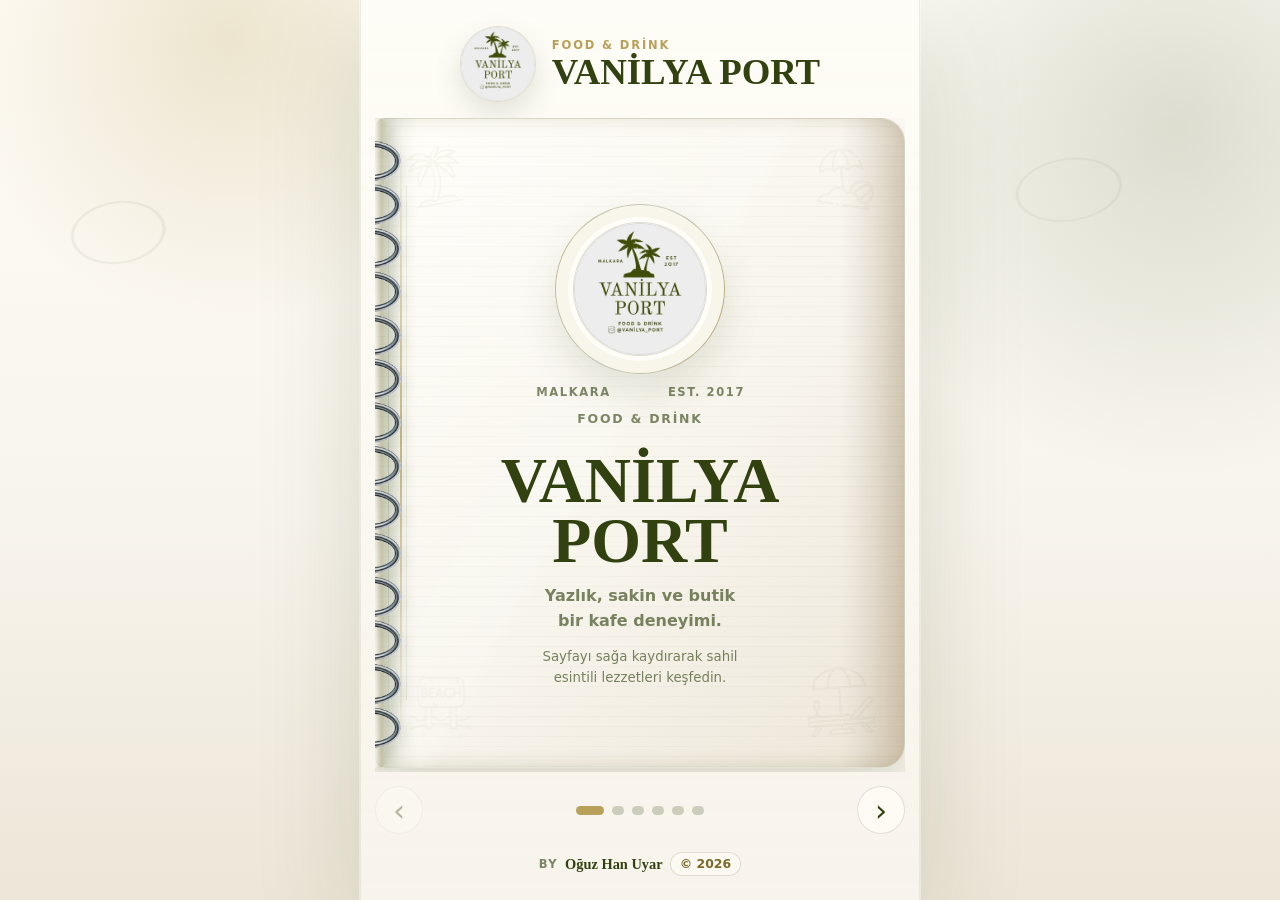
==== index.html @ 19417445 "Polish mobile menu stability" ====
<!doctype html>
<html lang="tr">
  <head>
    <meta charset="utf-8" />
    <meta name="viewport" content="width=device-width, initial-scale=1" />
    <title>Vanilya Port QR Menü</title>
    <meta
      name="description"
      content="Vanilya Port için sayfa çevirme efektli mobil QR menü."
    />
    <link rel="preconnect" href="https://images.unsplash.com" />
    <link rel="stylesheet" href="./styles.css?v=20260701-mobile-lock-polish" />
  </head>
  <body class="menu-page">
    <main class="flip-menu-app vanilya-menu-app" id="menu">
      <header class="flip-header">
        <img class="brand-logo" src="./assets/vanilya-port-logo.jpg" alt="Vanilya Port logosu" />
        <div class="brand-copy">
          <span class="table-pill">Food & Drink</span>
          <h1>VANİLYA PORT</h1>
        </div>
      </header>

      <section class="book-shell" aria-label="Sayfa çevirme menü">
        <div class="book-stage" id="bookStage">
          <div class="spiral-binding" aria-hidden="true">
            <img src="./assets/real-spiral-transparent.png" alt="" />
          </div>
          <article class="paper-page is-active" id="menuPage" aria-live="polite"></article>
          <div class="paper-page turn-shadow" id="turnShadow" aria-hidden="true"></div>
        </div>
      </section>

      <nav class="book-controls" aria-label="Sayfa kontrolleri">
        <button class="page-nav" type="button" id="prevPage" aria-label="Önceki sayfa">‹</button>
        <div class="page-dots" id="pageDots"></div>
        <button class="page-nav" type="button" id="nextPage" aria-label="Sonraki sayfa">›</button>
      </nav>

      <footer class="creator-footer">
        <span>by</span>
        <strong>Oğuz Han Uyar</strong>
        <small>© 2026</small>
      </footer>
    </main>

    <div class="product-sheet" id="productSheet" aria-hidden="true">
      <button class="sheet-backdrop" type="button" data-close-sheet aria-label="Kapat"></button>
      <article class="sheet-card" role="dialog" aria-modal="true" aria-labelledby="sheetTitle">
        <button class="sheet-close" type="button" data-close-sheet aria-label="Kapat">×</button>
        <img id="sheetImage" alt="" />
        <div class="sheet-content">
          <span id="sheetTag"></span>
          <h2 id="sheetTitle"></h2>
          <p id="sheetDescription"></p>
          <div class="sheet-footer">
            <strong id="sheetPrice"></strong>
            <span id="sheetCalories"></span>
          </div>
        </div>
      </article>
    </div>

    <script src="./menu-data.js?v=20260701-categories"></script>
    <script src="./app.js?v=20260701-safe-render"></script>
  </body>
</html>
---- styles.css ----
:root {
  color-scheme: dark;
  --ink: #f8f4e9;
  --muted: rgba(248, 244, 233, 0.68);
  --line: rgba(255, 255, 255, 0.13);
  --coal: #11100e;
  --panel: rgba(25, 23, 20, 0.82);
  --amber: #ffb84d;
  --tomato: #f26445;
  --mint: #87d6aa;
  --teal: #4ab7a5;
  --berry: #b6577d;
  --shadow: 0 24px 80px rgba(0, 0, 0, 0.42);
  font-family:
    Inter, ui-sans-serif, system-ui, -apple-system, BlinkMacSystemFont, "Segoe UI", sans-serif;
}

* {
  box-sizing: border-box;
}

html {
  scroll-behavior: smooth;
}

body {
  margin: 0;
  min-height: 100vh;
  overflow-x: clip;
  background:
    radial-gradient(circle at 18% 12%, rgba(242, 100, 69, 0.28), transparent 31rem),
    radial-gradient(circle at 80% 10%, rgba(74, 183, 165, 0.22), transparent 28rem),
    linear-gradient(140deg, #11100e 0%, #201713 47%, #0f1514 100%);
  color: var(--ink);
}

button,
input,
select,
textarea {
  font: inherit;
}

button,
a {
  -webkit-tap-highlight-color: transparent;
}

.page-shell {
  width: min(1180px, calc(100% - 28px));
  margin: 0 auto;
  padding: 32px 0 54px;
}

.menu-page {
  background:
    radial-gradient(circle at 20% 0%, rgba(242, 100, 69, 0.3), transparent 24rem),
    radial-gradient(circle at 82% 16%, rgba(74, 183, 165, 0.2), transparent 22rem),
    #171412;
}

.menu-app {
  width: min(100%, 520px);
  min-height: 100vh;
  margin: 0 auto;
  overflow: hidden;
  background: #171412;
  box-shadow: 0 0 0 1px rgba(255, 255, 255, 0.08), var(--shadow);
}

.preview-zone {
  min-height: calc(100vh - 64px);
  display: grid;
  grid-template-columns: minmax(0, 0.95fr) minmax(340px, 430px);
  align-items: center;
  gap: 44px;
}

.stage-copy h1 {
  margin: 0;
  font-size: clamp(3rem, 8vw, 7rem);
  line-height: 0.88;
  letter-spacing: 0;
}

.eyebrow,
.hero-kicker {
  margin: 0 0 12px;
  color: var(--mint);
  font-size: 0.78rem;
  font-weight: 800;
  letter-spacing: 0.14em;
  text-transform: uppercase;
}

.lead {
  max-width: 560px;
  margin: 22px 0 0;
  color: var(--muted);
  font-size: 1.05rem;
  line-height: 1.7;
}

.desktop-actions {
  display: flex;
  gap: 12px;
  margin-top: 28px;
  flex-wrap: wrap;
}

.primary-link,
.secondary-link {
  min-height: 46px;
  display: inline-flex;
  align-items: center;
  justify-content: center;
  border-radius: 999px;
  padding: 0 18px;
  color: var(--ink);
  text-decoration: none;
  font-weight: 800;
}

.primary-link {
  background: linear-gradient(135deg, var(--tomato), var(--amber));
  color: #1b100a;
}

.secondary-link {
  border: 1px solid var(--line);
  background: rgba(255, 255, 255, 0.07);
}

.phone-wrap {
  perspective: 1200px;
  display: grid;
  place-items: center;
}

.phone {
  width: min(100%, 390px);
  min-height: 760px;
  border-radius: 46px;
  padding: 12px;
  position: relative;
  transform-style: preserve-3d;
  background:
    linear-gradient(135deg, rgba(255, 255, 255, 0.2), transparent),
    #12110f;
  box-shadow: var(--shadow);
  animation: phoneFloat 7s ease-in-out infinite;
}

.phone::before {
  content: "";
  position: absolute;
  inset: 16px 32% auto;
  height: 5px;
  border-radius: 999px;
  background: rgba(255, 255, 255, 0.26);
  z-index: 3;
}

.phone-glow {
  position: absolute;
  inset: 8% -14% 8%;
  background: linear-gradient(145deg, rgba(255, 184, 77, 0.24), rgba(74, 183, 165, 0.24));
  filter: blur(36px);
  transform: translateZ(-30px);
}

.phone-screen {
  position: relative;
  min-height: 736px;
  overflow: hidden;
  border: 1px solid rgba(255, 255, 255, 0.09);
  border-radius: 36px;
  background: #171412;
}

.menu-hero {
  min-height: 338px;
  padding: 28px 18px 20px;
  background:
    linear-gradient(155deg, rgba(255, 184, 77, 0.2), transparent 44%),
    radial-gradient(circle at 86% 50%, rgba(242, 100, 69, 0.38), transparent 34%),
    linear-gradient(145deg, #2c1c15 0%, #141816 74%);
}

.topbar {
  min-height: 48px;
  display: flex;
  align-items: center;
  justify-content: space-between;
  gap: 12px;
}

.topbar strong,
.table-pill {
  display: block;
}

.table-pill {
  color: var(--muted);
  font-size: 0.74rem;
  font-weight: 700;
}

.icon-button {
  width: 42px;
  height: 42px;
  border: 1px solid var(--line);
  border-radius: 50%;
  background: rgba(255, 255, 255, 0.09);
  color: var(--ink);
  cursor: pointer;
  font-size: 1.55rem;
}

.hero-grid {
  display: grid;
  grid-template-columns: 1fr 150px;
  align-items: end;
  gap: 4px;
  margin-top: 20px;
}

.hero-grid h1,
.hero-grid h2 {
  margin: 0;
  font-size: 2.2rem;
  line-height: 0.98;
}

.hero-grid p {
  margin: 11px 0 0;
  color: var(--muted);
  line-height: 1.5;
}

.order-button,
.save-button,
.sheet-footer button {
  border: 0;
  border-radius: 999px;
  min-height: 42px;
  padding: 0 16px;
  color: #1b100a;
  background: linear-gradient(135deg, var(--amber), #fff0a8);
  font-weight: 900;
  cursor: pointer;
}

.order-button {
  margin-top: 18px;
}

.food-scene {
  width: 152px;
  height: 152px;
  position: relative;
  transform-style: preserve-3d;
  animation: sceneSpin 10s linear infinite;
}

.orbit {
  position: absolute;
  inset: 8px;
  border: 1px solid rgba(255, 255, 255, 0.2);
  border-radius: 50%;
  transform: rotateX(72deg) rotateZ(-12deg);
}

.orbit-two {
  inset: 25px;
  border-color: rgba(135, 214, 170, 0.42);
  transform: rotateX(65deg) rotateZ(36deg);
}

.plate {
  position: absolute;
  inset: 24px 10px 8px;
  border-radius: 50%;
  background: linear-gradient(140deg, #f8f4e9, #bfc0b0);
  box-shadow: 0 20px 34px rgba(0, 0, 0, 0.34);
  transform: rotateX(68deg);
}

.burger {
  position: absolute;
  width: 95px;
  height: 72px;
  left: 20px;
  top: -18px;
  transform: rotateX(-68deg) translateZ(18px);
}

.burger span {
  display: block;
  position: absolute;
  left: 0;
  right: 0;
  margin: auto;
  border-radius: 999px;
}

.bun.top {
  top: 0;
  width: 92px;
  height: 29px;
  background: linear-gradient(#ffc76e, #c96a28);
}

.lettuce {
  top: 28px;
  width: 96px;
  height: 14px;
  background: var(--mint);
}

.cheese {
  top: 38px;
  width: 88px;
  height: 12px;
  background: #ffd85c;
}

.patty {
  top: 48px;
  width: 92px;
  height: 15px;
  background: #5b2d21;
}

.bun.bottom {
  top: 61px;
  width: 86px;
  height: 16px;
  background: linear-gradient(#d4843a, #a34f25);
}

.category-strip {
  display: flex;
  gap: 8px;
  overflow-x: auto;
  padding: 16px 16px 6px;
  scrollbar-width: none;
}

.category-strip::-webkit-scrollbar {
  display: none;
}

.category-chip {
  border: 1px solid var(--line);
  border-radius: 999px;
  padding: 10px 13px;
  background: rgba(255, 255, 255, 0.06);
  color: var(--ink);
  white-space: nowrap;
  cursor: pointer;
}

.category-chip.is-active {
  background: var(--ink);
  color: #191410;
  font-weight: 900;
}

.quick-stats {
  display: grid;
  grid-template-columns: repeat(3, 1fr);
  gap: 8px;
  padding: 12px 16px;
}

.quick-stats div,
.board-panel,
.admin-form,
.sheet-card {
  border: 1px solid var(--line);
  background: rgba(255, 255, 255, 0.07);
  backdrop-filter: blur(18px);
}

.quick-stats div {
  border-radius: 18px;
  padding: 12px;
}

.quick-stats span,
.quick-stats small {
  display: block;
}

.quick-stats span {
  font-weight: 900;
}

.quick-stats small {
  margin-top: 3px;
  color: var(--muted);
  font-size: 0.72rem;
}

.menu-list {
  padding: 4px 16px 22px;
}

.section-title {
  display: flex;
  align-items: center;
  justify-content: space-between;
  gap: 10px;
  margin-bottom: 12px;
}

.section-title h3 {
  margin: 0;
  font-size: 1.05rem;
}

.section-title h2 {
  margin: 0;
  font-size: 1.05rem;
}

.section-title span {
  color: var(--muted);
  font-size: 0.78rem;
}

.items {
  display: grid;
  gap: 12px;
}

.menu-card {
  display: grid;
  grid-template-columns: 86px 1fr;
  gap: 12px;
  min-height: 104px;
  border: 1px solid var(--line);
  border-radius: 24px;
  padding: 10px;
  background: rgba(255, 255, 255, 0.065);
  color: var(--ink);
  text-align: left;
  cursor: pointer;
  transform: translateY(10px);
  opacity: 0;
  animation: cardIn 0.55s ease forwards;
}

.menu-card:hover {
  transform: translateY(-2px) scale(1.01);
  border-color: rgba(255, 184, 77, 0.45);
}

.menu-card img {
  width: 86px;
  height: 86px;
  border-radius: 18px;
  object-fit: cover;
  background: #3b2d25;
}

.menu-card h4 {
  margin: 0;
  line-height: 1.2;
}

.menu-card p {
  min-height: 36px;
  margin: 6px 0 0;
  color: var(--muted);
  font-size: 0.8rem;
  line-height: 1.45;
}

.card-meta {
  display: flex;
  align-items: center;
  justify-content: space-between;
  gap: 10px;
  margin-top: 8px;
}

.card-meta strong {
  color: var(--amber);
}

.tag {
  border-radius: 999px;
  padding: 5px 8px;
  color: #12201b;
  background: var(--mint);
  font-size: 0.7rem;
  font-weight: 900;
}

.template-board {
  display: grid;
  grid-template-columns: repeat(3, 1fr);
  gap: 16px;
  margin-top: 26px;
}

.board-panel {
  border-radius: 28px;
  padding: 24px;
}

.panel-index {
  color: var(--amber);
  font-weight: 900;
}

.board-panel h2,
.admin-copy h2 {
  margin: 12px 0 0;
  font-size: 1.35rem;
}

.board-panel p,
.admin-copy p {
  color: var(--muted);
  line-height: 1.65;
}

.qr-launch,
.admin-shell {
  display: grid;
  grid-template-columns: 0.8fr 1.2fr;
  gap: 24px;
  align-items: start;
  margin-top: 24px;
  padding-top: 28px;
}

.qr-launch {
  grid-template-columns: 1fr auto;
  align-items: center;
  border-top: 1px solid var(--line);
}

.qr-launch h2 {
  margin: 0;
}

.qr-launch p {
  max-width: 720px;
  color: var(--muted);
  line-height: 1.65;
}

.qr-launch a:not(.primary-link) {
  color: var(--mint);
  font-weight: 900;
}

.admin-form {
  display: grid;
  grid-template-columns: repeat(2, 1fr);
  gap: 14px;
  border-radius: 28px;
  padding: 18px;
}

.admin-form label {
  display: grid;
  gap: 8px;
  color: var(--muted);
  font-size: 0.86rem;
  font-weight: 800;
}

.admin-form label:nth-of-type(4),
.admin-form label:nth-of-type(5),
.save-button {
  grid-column: 1 / -1;
}

.admin-form input,
.admin-form select,
.admin-form textarea {
  width: 100%;
  border: 1px solid var(--line);
  border-radius: 16px;
  padding: 12px;
  background: rgba(0, 0, 0, 0.22);
  color: var(--ink);
  outline: none;
}

.admin-form textarea {
  resize: vertical;
}

.save-button {
  width: 100%;
}

.product-sheet {
  position: fixed;
  inset: 0;
  z-index: 20;
  display: grid;
  place-items: end center;
  pointer-events: none;
  opacity: 0;
  transition: opacity 0.24s ease;
}

.product-sheet.is-open {
  pointer-events: auto;
  opacity: 1;
}

.sheet-backdrop {
  position: absolute;
  inset: 0;
  border: 0;
  background:
    radial-gradient(circle at 50% 0%, rgba(184, 160, 90, 0.2), transparent 22rem),
    rgba(18, 17, 12, 0.58);
  backdrop-filter: blur(5px);
}

.sheet-card {
  width: min(410px, calc(100% - 22px));
  max-height: min(650px, calc(100vh - 18px));
  overflow: auto;
  position: relative;
  border: 1px solid rgba(49, 65, 15, 0.14);
  border-radius: 28px 28px 0 0;
  background:
    linear-gradient(90deg, rgba(49, 65, 15, 0.1), transparent 10%, transparent 91%, rgba(184, 160, 90, 0.1)),
    repeating-linear-gradient(0deg, rgba(49, 65, 15, 0.025) 0, rgba(49, 65, 15, 0.025) 1px, transparent 1px, transparent 10px),
    linear-gradient(135deg, var(--vp-paper), var(--vp-cream) 58%, var(--vp-beige));
  box-shadow:
    inset 9px 0 16px rgba(49, 65, 15, 0.08),
    0 28px 80px rgba(0, 0, 0, 0.36);
  transform: translateY(20px) scale(0.985);
  transition: transform 0.24s cubic-bezier(0.2, 0.72, 0.2, 1);
}

.product-sheet.is-open .sheet-card {
  transform: translateY(0) scale(1);
}

.sheet-card img {
  width: calc(100% - 28px);
  height: 226px;
  margin: 14px 14px 0;
  object-fit: cover;
  border: 1px solid rgba(49, 65, 15, 0.12);
  border-radius: 22px;
  display: block;
  background: var(--vp-paper);
  box-shadow: 0 14px 30px rgba(49, 65, 15, 0.14);
}

.sheet-close {
  position: absolute;
  right: 24px;
  top: 24px;
  width: 40px;
  height: 40px;
  border: 1px solid rgba(49, 65, 15, 0.14);
  border-radius: 50%;
  background: rgba(255, 253, 247, 0.82);
  color: var(--vp-olive);
  cursor: pointer;
  font-size: 1.4rem;
  box-shadow: 0 10px 24px rgba(49, 65, 15, 0.12);
}

.sheet-content {
  padding: 18px 22px 24px;
}

.sheet-content span {
  color: var(--vp-gold);
  font-size: 0.78rem;
  font-weight: 900;
  letter-spacing: 0.12em;
  text-transform: uppercase;
}

.sheet-content h2 {
  margin: 8px 0 10px;
  color: var(--vp-olive);
  font-family: Georgia, "Times New Roman", serif;
  font-size: clamp(1.8rem, 8vw, 2.55rem);
  line-height: 0.98;
}

.sheet-content p {
  margin: 0;
  color: rgba(49, 65, 15, 0.68);
  line-height: 1.6;
}

.sheet-footer {
  display: flex;
  align-items: center;
  justify-content: space-between;
  gap: 14px;
  margin-top: 18px;
  border-top: 1px solid rgba(49, 65, 15, 0.1);
  padding-top: 15px;
}

.sheet-footer strong {
  color: var(--vp-olive);
  font-family: Georgia, "Times New Roman", serif;
  font-size: 1.42rem;
}

.sheet-footer span {
  border-radius: 999px;
  padding: 5px 9px;
  background: rgba(184, 160, 90, 0.15);
  color: var(--vp-olive);
  font-size: 0.74rem;
  font-weight: 900;
  text-transform: none;
}

.admin-page {
  min-height: 100vh;
}

.admin-dashboard {
  width: min(1120px, calc(100% - 28px));
  margin: 0 auto;
  padding: 34px 0 54px;
}

.admin-header {
  min-height: 180px;
  display: flex;
  align-items: flex-start;
  justify-content: space-between;
  gap: 24px;
  padding: 26px;
  border: 1px solid var(--line);
  border-radius: 28px;
  background:
    linear-gradient(135deg, rgba(242, 100, 69, 0.16), transparent 42%),
    rgba(255, 255, 255, 0.07);
  backdrop-filter: blur(18px);
}

.admin-header h1 {
  margin: 0;
  font-size: clamp(2.2rem, 6vw, 4.5rem);
  line-height: 0.92;
}

.admin-header p {
  max-width: 680px;
  color: var(--muted);
  line-height: 1.65;
}

.admin-grid {
  display: grid;
  grid-template-columns: minmax(0, 1.25fr) minmax(320px, 0.75fr);
  align-items: start;
  gap: 18px;
  margin-top: 18px;
}

.admin-form-wide {
  grid-template-columns: repeat(2, minmax(0, 1fr));
}

.admin-form .full-row,
.admin-form .form-status {
  grid-column: 1 / -1;
}

.form-status {
  min-height: 22px;
  margin: 0;
  color: var(--mint);
  font-weight: 900;
}

.upload-box {
  min-height: 190px;
  align-items: center;
  justify-items: center;
  border: 1px dashed rgba(255, 255, 255, 0.28);
  border-radius: 22px;
  padding: 16px;
  text-align: center;
  cursor: pointer;
  background: rgba(0, 0, 0, 0.16);
}

.upload-box input {
  position: absolute;
  width: 1px;
  height: 1px;
  opacity: 0;
  pointer-events: none;
}

.upload-box strong,
.upload-box small {
  display: block;
}

.upload-box small {
  margin-top: 6px;
  color: var(--muted);
  font-weight: 600;
}

.upload-box img {
  display: none;
  width: min(100%, 320px);
  height: 180px;
  border-radius: 18px;
  object-fit: cover;
}

.upload-box img.is-visible {
  display: block;
}

.admin-preview {
  border: 1px solid var(--line);
  border-radius: 28px;
  padding: 18px;
  background: rgba(255, 255, 255, 0.07);
  backdrop-filter: blur(18px);
}

.admin-preview-header {
  display: flex;
  align-items: center;
  justify-content: space-between;
  gap: 12px;
  margin-bottom: 14px;
}

.admin-products {
  display: grid;
  gap: 10px;
}

.admin-product-row {
  display: grid;
  grid-template-columns: 58px 1fr auto;
  align-items: center;
  gap: 12px;
  padding: 10px;
  border: 1px solid var(--line);
  border-radius: 18px;
  background: rgba(0, 0, 0, 0.14);
}

.admin-product-row img {
  width: 58px;
  height: 58px;
  border-radius: 14px;
  object-fit: cover;
  background: #3b2d25;
}

.admin-product-row strong,
.admin-product-row small {
  display: block;
}

.admin-product-row small {
  margin-top: 4px;
  color: var(--muted);
}

.admin-product-row b {
  color: var(--amber);
  white-space: nowrap;
}

@keyframes phoneFloat {
  0%,
  100% {
    transform: rotateX(2deg) rotateY(-8deg) translateY(0);
  }

  50% {
    transform: rotateX(4deg) rotateY(8deg) translateY(-12px);
  }
}

@keyframes sceneSpin {
  from {
    transform: rotateY(0deg) rotateX(2deg);
  }

  to {
    transform: rotateY(360deg) rotateX(2deg);
  }
}

@keyframes cardIn {
  to {
    transform: translateY(0);
    opacity: 1;
  }
}

@media (prefers-reduced-motion: reduce) {
  *,
  *::before,
  *::after {
    scroll-behavior: auto !important;
    animation-duration: 0.01ms !important;
    animation-iteration-count: 1 !important;
    transition-duration: 0.01ms !important;
  }
}

@media (max-width: 900px) {
  .page-shell {
    width: min(100% - 20px, 620px);
    padding-top: 18px;
  }

  .menu-app {
    width: min(100%, 520px);
  }

  .preview-zone,
  .admin-shell,
  .template-board,
  .qr-launch,
  .admin-grid {
    grid-template-columns: 1fr;
  }

  .admin-header {
    display: grid;
  }

  .preview-zone {
    gap: 28px;
  }

  .stage-copy {
    min-height: auto;
    padding-top: 12px;
  }

  .lead {
    font-size: 0.98rem;
  }

  .phone {
    width: min(100%, 380px);
    min-height: 710px;
  }

  .phone-screen {
    min-height: 686px;
  }
}

@media (max-width: 520px) {
  html,
  body {
    max-width: 100%;
    overflow-x: clip;
  }

  .page-shell {
    width: 100vw;
    max-width: 100%;
    overflow: hidden;
    padding: 0 0 34px;
  }

  .stage-copy,
  .template-board,
  .admin-shell,
  .qr-launch,
  .admin-dashboard {
    width: calc(100% - 24px);
    margin-left: auto;
    margin-right: auto;
  }

  .stage-copy {
    padding-top: 20px;
  }

  .stage-copy h1 {
    font-size: 3.2rem;
  }

  .desktop-actions {
    display: none;
  }

  .phone-wrap {
    width: 100%;
  }

  .phone {
    width: 100%;
    min-height: 100vh;
    padding: 0;
    border-radius: 0;
    animation: none;
  }

  .phone::before,
  .phone-glow {
    display: none;
  }

  .phone-screen {
    min-height: 100vh;
    border: 0;
    border-radius: 0;
  }

  .menu-hero {
    border-radius: 0 0 32px 32px;
  }

  .hero-grid {
    grid-template-columns: 1fr 130px;
  }

  .hero-grid h1,
  .hero-grid h2 {
    font-size: 1.85rem;
  }

  .food-scene {
    width: 130px;
    height: 130px;
  }

  .admin-form {
    grid-template-columns: 1fr;
  }

  .admin-dashboard {
    padding-top: 12px;
  }

  .admin-header,
  .admin-preview {
    border-radius: 22px;
  }

  .admin-product-row {
    grid-template-columns: 54px 1fr;
  }

  .admin-product-row b {
    grid-column: 2;
  }

  .admin-preview {
    position: static;
  }

  .admin-category-tabs {
    grid-template-columns: 1fr;
  }

  .admin-product-row em {
    grid-column: 2;
    justify-self: start;
  }

  .admin-row-actions {
    grid-column: 1 / -1;
    justify-content: stretch;
  }

  .admin-row-actions button {
    flex: 1;
  }

  .admin-form-actions {
    grid-template-columns: 1fr;
  }
}

/* Flip-book QR menu */
.menu-page {
  min-height: 100vh;
  background:
    radial-gradient(circle at 12% 0%, rgba(242, 100, 69, 0.34), transparent 20rem),
    radial-gradient(circle at 92% 18%, rgba(74, 183, 165, 0.28), transparent 24rem),
    linear-gradient(150deg, #15110f 0%, #222018 46%, #101716 100%);
}

.flip-menu-app {
  width: min(100%, 520px);
  min-height: 100vh;
  margin: 0 auto;
  padding: 18px 14px 26px;
  display: grid;
  grid-template-rows: auto 1fr auto;
  gap: 14px;
  background:
    linear-gradient(180deg, rgba(255, 255, 255, 0.08), transparent 22%),
    rgba(16, 13, 11, 0.76);
  box-shadow: 0 0 0 1px rgba(255, 255, 255, 0.08), var(--shadow);
}

.flip-header {
  display: flex;
  justify-content: space-between;
  align-items: center;
  gap: 16px;
  min-height: 66px;
}

.flip-header h1 {
  margin: 2px 0 0;
  font-size: 1.55rem;
  line-height: 1;
}

.book-shell {
  min-height: 0;
  display: grid;
  align-items: stretch;
  perspective: 1300px;
  overflow: hidden;
}

.book-stage {
  min-height: 640px;
  position: relative;
  display: grid;
  transform-style: preserve-3d;
  isolation: isolate;
}

.paper-page {
  position: relative;
  min-height: 640px;
  overflow: hidden;
  border: 1px solid rgba(85, 55, 34, 0.25);
  border-radius: 8px 26px 26px 8px;
  padding: 22px 16px 18px;
  color: #291e16;
  background:
    linear-gradient(90deg, rgba(70, 43, 25, 0.18), transparent 7%, transparent 92%, rgba(70, 43, 25, 0.14)),
    repeating-linear-gradient(0deg, rgba(44, 31, 22, 0.035) 0, rgba(44, 31, 22, 0.035) 1px, transparent 1px, transparent 9px),
    linear-gradient(135deg, #fff7df 0%, #f3e3bd 56%, #f7edd1 100%);
  box-shadow:
    inset 15px 0 18px rgba(83, 52, 31, 0.18),
    inset -12px 0 24px rgba(126, 87, 42, 0.1),
    0 20px 52px rgba(0, 0, 0, 0.35);
  transform-origin: left center;
  backface-visibility: hidden;
  will-change: transform, opacity, filter;
}

.paper-page::before {
  content: "";
  position: absolute;
  inset: 0;
  pointer-events: none;
  background:
    radial-gradient(circle at 20% 12%, rgba(255, 255, 255, 0.5), transparent 13rem),
    linear-gradient(120deg, transparent 0%, rgba(255, 255, 255, 0.42) 46%, transparent 48%);
  mix-blend-mode: soft-light;
}

.paper-page::after {
  content: "";
  position: absolute;
  top: 0;
  right: 0;
  width: 64px;
  height: 100%;
  pointer-events: none;
  background: linear-gradient(90deg, transparent, rgba(82, 50, 29, 0.16));
}

.turn-shadow {
  position: absolute;
  inset: 0;
  z-index: -1;
  opacity: 0;
  overflow: hidden;
  transform-origin: right center;
  filter: brightness(0.98) saturate(0.94);
  pointer-events: none;
}

.turn-shadow::before {
  background:
    linear-gradient(90deg, rgba(49, 65, 15, 0.12), transparent 10%, transparent 82%, rgba(82, 50, 29, 0.24)),
    repeating-linear-gradient(0deg, rgba(44, 31, 22, 0.026) 0, rgba(44, 31, 22, 0.026) 1px, transparent 1px, transparent 8px),
    linear-gradient(135deg, rgba(255, 248, 225, 0.96), rgba(232, 213, 170, 0.92) 56%, rgba(255, 244, 210, 0.94));
  mix-blend-mode: normal;
}

.turn-shadow::after {
  top: 0;
  right: auto;
  left: 0;
  width: 34px;
  height: 100%;
  background:
    linear-gradient(90deg, rgba(32, 24, 16, 0.22), rgba(255, 255, 255, 0.28) 42%, transparent 82%),
    linear-gradient(180deg, transparent, rgba(49, 65, 15, 0.1), transparent);
  opacity: 0.68;
  transform: translateX(-4px);
}

.turn-shadow.is-turning-next {
  z-index: 4;
  transform-origin: left center;
  animation: paperCurlNext 0.68s cubic-bezier(0.22, 0.58, 0.18, 1) both;
}

.turn-shadow.is-turning-prev {
  z-index: 4;
  transform-origin: right center;
  animation: paperCurlPrev 0.68s cubic-bezier(0.22, 0.58, 0.18, 1) both;
}

.page-leaves-left {
  animation: pageLeaveLeft 0.36s cubic-bezier(0.2, 0.72, 0.18, 1) both;
}

.page-leaves-right {
  animation: pageLeaveRight 0.36s cubic-bezier(0.2, 0.72, 0.18, 1) both;
}

.page-enters-right {
  animation: pageEnterRight 0.42s cubic-bezier(0.16, 0.72, 0.2, 1) both;
}

.page-enters-left {
  animation: pageEnterLeft 0.42s cubic-bezier(0.16, 0.72, 0.2, 1) both;
}

.paper-topline {
  position: relative;
  z-index: 1;
  display: flex;
  justify-content: space-between;
  gap: 12px;
  color: rgba(41, 30, 22, 0.62);
  font-size: 0.74rem;
  font-weight: 900;
  text-transform: uppercase;
}

.paper-title {
  position: relative;
  z-index: 1;
  margin-top: 20px;
  padding-bottom: 16px;
  border-bottom: 1px solid rgba(41, 30, 22, 0.18);
}

.paper-title .hero-kicker {
  color: #9b382f;
}

.paper-title h2 {
  margin: 0;
  font-family: Georgia, "Times New Roman", serif;
  font-size: clamp(2rem, 11vw, 3.8rem);
  line-height: 0.9;
  letter-spacing: 0;
}

.paper-title small {
  display: block;
  margin-top: 12px;
  color: rgba(41, 30, 22, 0.62);
  font-weight: 700;
  line-height: 1.45;
}

.paper-items {
  position: relative;
  z-index: 1;
  display: grid;
  align-content: start;
  grid-auto-rows: 98px;
  gap: 12px;
  margin-top: 18px;
}

.paper-page.is-menu-page .paper-items {
  flex: 1 1 auto;
  min-height: 0;
  overflow-y: auto;
  overscroll-behavior: contain;
  padding-right: 6px;
  padding-bottom: 8px;
  scrollbar-width: thin;
  scrollbar-color: rgba(49, 65, 15, 0.28) transparent;
}

.paper-page.is-menu-page .paper-items::-webkit-scrollbar {
  width: 4px;
}

.paper-page.is-menu-page .paper-items::-webkit-scrollbar-track {
  background: transparent;
}

.paper-page.is-menu-page .paper-items::-webkit-scrollbar-thumb {
  border-radius: 999px;
  background: rgba(49, 65, 15, 0.28);
}

.paper-page.is-menu-page .paper-topline,
.paper-page.is-menu-page .paper-title {
  flex: 0 0 auto;
}

.paper-item {
  min-height: 96px;
  display: grid;
  grid-template-columns: 72px 1fr auto;
  align-items: center;
  gap: 12px;
  border: 0;
  border-bottom: 1px solid rgba(41, 30, 22, 0.13);
  padding: 0 0 12px;
  background: transparent;
  color: #291e16;
  text-align: left;
  cursor: pointer;
  opacity: 0;
  transform: translateY(12px);
  animation: cardIn 0.45s ease forwards;
}

.paper-item img {
  width: 72px;
  height: 72px;
  border-radius: 50%;
  object-fit: cover;
  box-shadow: 0 9px 20px rgba(69, 43, 24, 0.2);
}

.paper-item strong,
.paper-item small,
.paper-item em {
  display: block;
}

.paper-item strong {
  font-size: 0.98rem;
  line-height: 1.15;
}

.paper-item small {
  display: -webkit-box;
  margin-top: 5px;
  overflow: hidden;
  color: rgba(41, 30, 22, 0.66);
  font-size: 0.78rem;
  line-height: 1.35;
  -webkit-line-clamp: 2;
  -webkit-box-orient: vertical;
}

.paper-item em {
  margin-top: 5px;
  color: #236655;
  font-size: 0.72rem;
  font-style: normal;
  font-weight: 900;
}

.paper-item b {
  color: #9b382f;
  white-space: nowrap;
}

.book-controls {
  display: grid;
  grid-template-columns: 48px 1fr 48px;
  align-items: center;
  gap: 12px;
  min-height: 52px;
}

.page-nav {
  width: 48px;
  height: 48px;
  border: 1px solid var(--line);
  border-radius: 50%;
  background: rgba(255, 255, 255, 0.09);
  color: var(--ink);
  cursor: pointer;
  font-size: 1.9rem;
}

.page-nav:disabled {
  cursor: not-allowed;
  opacity: 0.34;
}

.page-dots {
  display: flex;
  justify-content: center;
  gap: 8px;
}

.page-dot {
  width: 9px;
  height: 9px;
  border: 0;
  border-radius: 999px;
  background: rgba(248, 244, 233, 0.28);
  cursor: pointer;
  transition: width 0.2s ease, background 0.2s ease;
}

.page-dot.is-active {
  width: 28px;
  background: var(--amber);
}

@keyframes paperCurlNext {
  0% {
    opacity: 0;
    filter: brightness(1.04) saturate(0.98);
    box-shadow:
      inset 10px 0 16px rgba(83, 52, 31, 0.1),
      -2px 14px 24px rgba(0, 0, 0, 0.08);
    transform: translateX(10px) rotateY(-2deg) scaleX(1) skewY(0deg);
  }

  14% {
    opacity: 0.82;
    filter: brightness(1.06) saturate(0.96);
    box-shadow:
      inset 16px 0 22px rgba(83, 52, 31, 0.11),
      -7px 16px 24px rgba(0, 0, 0, 0.12);
    transform: translateX(8px) rotateY(-16deg) scaleX(0.99) skewY(-0.15deg);
  }

  36% {
    opacity: 0.92;
    filter: brightness(0.96) saturate(0.92);
    box-shadow:
      inset 24px 0 30px rgba(83, 52, 31, 0.18),
      -13px 20px 30px rgba(0, 0, 0, 0.2);
    transform: translateX(-1px) rotateY(-54deg) scaleX(0.91) skewY(-0.7deg);
  }

  62% {
    opacity: 0.72;
    filter: brightness(0.94) saturate(0.9);
    box-shadow:
      inset 32px 0 36px rgba(83, 52, 31, 0.22),
      -16px 20px 32px rgba(0, 0, 0, 0.2);
    transform: translateX(-10px) rotateY(-108deg) scaleX(0.94) skewY(-1deg);
  }

  84% {
    opacity: 0.34;
    filter: brightness(0.99) saturate(0.94);
    transform: translateX(-16px) rotateY(-138deg) scaleX(0.98) skewY(-0.8deg);
  }

  100% {
    opacity: 0;
    filter: brightness(1) saturate(1);
    transform: translateX(-20px) rotateY(-162deg) scaleX(1) skewY(0deg);
  }
}

@keyframes paperCurlPrev {
  0% {
    opacity: 0;
    filter: brightness(1.04) saturate(0.98);
    box-shadow:
      inset -10px 0 16px rgba(83, 52, 31, 0.1),
      2px 14px 24px rgba(0, 0, 0, 0.08);
    transform: translateX(-10px) rotateY(2deg) scaleX(1) skewY(0deg);
  }

  14% {
    opacity: 0.82;
    filter: brightness(1.06) saturate(0.96);
    box-shadow:
      inset -16px 0 22px rgba(83, 52, 31, 0.11),
      7px 16px 24px rgba(0, 0, 0, 0.12);
    transform: translateX(-8px) rotateY(16deg) scaleX(0.99) skewY(0.15deg);
  }

  36% {
    opacity: 0.92;
    filter: brightness(0.96) saturate(0.92);
    box-shadow:
      inset -24px 0 30px rgba(83, 52, 31, 0.18),
      13px 20px 30px rgba(0, 0, 0, 0.2);
    transform: translateX(1px) rotateY(54deg) scaleX(0.91) skewY(0.7deg);
  }

  62% {
    opacity: 0.72;
    filter: brightness(0.94) saturate(0.9);
    box-shadow:
      inset -32px 0 36px rgba(83, 52, 31, 0.22),
      16px 20px 32px rgba(0, 0, 0, 0.2);
    transform: translateX(10px) rotateY(108deg) scaleX(0.94) skewY(1deg);
  }

  84% {
    opacity: 0.34;
    filter: brightness(0.99) saturate(0.94);
    transform: translateX(16px) rotateY(138deg) scaleX(0.98) skewY(0.8deg);
  }

  100% {
    opacity: 0;
    filter: brightness(1) saturate(1);
    transform: translateX(20px) rotateY(162deg) scaleX(1) skewY(0deg);
  }
}

@keyframes pageLeaveLeft {
  0% {
    opacity: 1;
    filter: blur(0);
    transform: translateX(0) rotateY(0deg);
  }

  42% {
    opacity: 1;
    filter: blur(0);
    transform: translateX(-3px) rotateY(-1.5deg);
  }

  to {
    opacity: 0.22;
    filter: blur(0.2px);
    transform: translateX(-10px) rotateY(-5deg) scale(0.992);
  }
}

@keyframes pageLeaveRight {
  0% {
    opacity: 1;
    filter: blur(0);
    transform: translateX(0) rotateY(0deg);
  }

  42% {
    opacity: 1;
    filter: blur(0);
    transform: translateX(3px) rotateY(1.5deg);
  }

  to {
    opacity: 0.22;
    filter: blur(0.2px);
    transform: translateX(10px) rotateY(5deg) scale(0.992);
  }
}

@keyframes pageEnterRight {
  from {
    opacity: 0.18;
    filter: blur(0.2px);
    transform: translateX(13px) rotateY(5deg) scale(0.992);
  }

  58% {
    opacity: 0.86;
    filter: blur(0);
    transform: translateX(-2px) rotateY(-1deg) scale(1);
  }

  to {
    opacity: 1;
    filter: blur(0);
    transform: translateX(0) rotateY(0deg) scale(1);
  }
}

@keyframes pageEnterLeft {
  from {
    opacity: 0.18;
    filter: blur(0.2px);
    transform: translateX(-13px) rotateY(-5deg) scale(0.992);
  }

  58% {
    opacity: 0.86;
    filter: blur(0);
    transform: translateX(2px) rotateY(1deg) scale(1);
  }

  to {
    opacity: 1;
    filter: blur(0);
    transform: translateX(0) rotateY(0deg) scale(1);
  }
}

@media (max-width: 520px) {
  .flip-menu-app {
    width: 100%;
    padding: 14px 10px 20px;
    box-shadow: none;
  }

  .book-stage,
  .paper-page {
    min-height: calc(100vh - 158px);
  }

  .paper-page {
    padding: 20px 14px 16px;
  }

  .paper-item {
    grid-template-columns: 64px 1fr;
  }

  .paper-item b {
    grid-column: 2;
    justify-self: start;
    margin-top: -8px;
  }
}

/* Vanilya Port brand adaptation */
:root {
  --vp-olive: #31410f;
  --vp-olive-2: #3a4a14;
  --vp-cream: #f7f4ec;
  --vp-paper: #fffdf7;
  --vp-beige: #ede6d8;
  --vp-sand: #d9c9a3;
  --vp-gold: #b8a05a;
}

.menu-page {
  background:
    radial-gradient(circle at 18% 4%, rgba(184, 160, 90, 0.26), transparent 18rem),
    radial-gradient(circle at 92% 14%, rgba(49, 65, 15, 0.16), transparent 22rem),
    linear-gradient(180deg, var(--vp-paper), var(--vp-cream) 58%, var(--vp-beige));
  overflow: hidden;
}

.menu-page::before {
  content: "";
  position: fixed;
  inset: 0;
  pointer-events: none;
  opacity: 0.12;
  background:
    radial-gradient(ellipse at 12% 18%, transparent 0 44px, rgba(49, 65, 15, 0.5) 45px 47px, transparent 48px),
    radial-gradient(ellipse at 86% 28%, transparent 0 50px, rgba(49, 65, 15, 0.42) 51px 53px, transparent 54px);
  transform: rotate(-8deg);
}

.beach-backdrop {
  position: fixed;
  inset: 0;
  overflow: hidden;
  pointer-events: none;
  z-index: 0;
}

.beach-backdrop::before {
  content: "";
  position: absolute;
  left: 50%;
  top: 112px;
  width: min(700px, 122vw);
  height: min(700px, 122vw);
  border: 1px solid rgba(184, 160, 90, 0.15);
  border-radius: 50%;
  transform: translateX(-50%);
  box-shadow:
    0 0 0 22px rgba(184, 160, 90, 0.03),
    0 0 0 48px rgba(49, 65, 15, 0.022),
    0 0 0 78px rgba(184, 160, 90, 0.022),
    inset 0 0 70px rgba(255, 253, 247, 0.42);
}

.beach-backdrop::after {
  content: "";
  position: absolute;
  left: 50%;
  bottom: 58px;
  width: min(620px, 112vw);
  height: 150px;
  border-radius: 50%;
  background:
    radial-gradient(ellipse at 30% 50%, transparent 0 54px, rgba(49, 65, 15, 0.12) 55px 57px, transparent 58px),
    radial-gradient(ellipse at 68% 48%, transparent 0 74px, rgba(184, 160, 90, 0.16) 75px 77px, transparent 78px);
  transform: translateX(-50%);
}

.beach-word {
  position: absolute;
  color: rgba(49, 65, 15, 0.06);
  font-family: Georgia, "Times New Roman", serif;
  font-size: clamp(2rem, 10vw, 5.8rem);
  font-style: italic;
  white-space: nowrap;
}

.word-one {
  left: -20px;
  top: 24%;
  transform: rotate(-12deg);
}

.word-two {
  right: -34px;
  top: 42%;
  transform: rotate(10deg);
}

.word-three {
  left: 9%;
  bottom: 8%;
  font-size: clamp(1.5rem, 7vw, 4.1rem);
  transform: rotate(-4deg);
}

.beach-vector {
  position: absolute;
  display: block;
  opacity: 0.075;
  filter:
    invert(47%) sepia(22%) saturate(620%) hue-rotate(18deg) brightness(94%) contrast(84%)
    drop-shadow(0 14px 22px rgba(49, 65, 15, 0.035));
  mix-blend-mode: multiply;
}

.beach-vector-palm {
  left: max(12px, calc(50% - 375px));
  top: 132px;
  width: 122px;
  transform: rotate(-7deg);
  opacity: 0.07;
}

.beach-vector-umbrella {
  right: max(16px, calc(50% - 380px));
  top: 138px;
  width: 118px;
  transform: rotate(7deg);
  opacity: 0.07;
}

.beach-vector-lounger {
  right: max(18px, calc(50% - 360px));
  bottom: 126px;
  width: 134px;
  transform: rotate(-4deg);
  opacity: 0.07;
}

.beach-vector-waves {
  left: 50%;
  bottom: 52px;
  width: min(250px, 58vw);
  transform: translateX(-50%);
  opacity: 0.085;
}

.vanilya-menu-app {
  width: min(100%, 560px);
  padding: 16px 14px 24px;
  gap: 12px;
  position: relative;
  z-index: 1;
  background:
    linear-gradient(180deg, rgba(255, 253, 247, 0.92), rgba(247, 244, 236, 0.82)),
    var(--vp-cream);
  color: var(--vp-olive);
  border-inline: 1px solid rgba(49, 65, 15, 0.08);
  box-shadow:
    0 34px 100px rgba(49, 65, 15, 0.16),
    0 0 0 1px rgba(255, 253, 247, 0.7);
}

.flip-header {
  min-height: 84px;
  align-items: center;
  justify-content: center;
  padding: 10px 8px 4px;
  animation: brandIn 0.65s ease both;
}

.brand-logo {
  width: 76px;
  height: 76px;
  flex: 0 0 auto;
  border: 1px solid rgba(49, 65, 15, 0.16);
  border-radius: 50%;
  object-fit: cover;
  background: var(--vp-paper);
  box-shadow: 0 12px 28px rgba(49, 65, 15, 0.13);
}

.brand-copy {
  min-width: 0;
  flex: 0 1 auto;
}

.brand-copy h1 {
  margin: 3px 0 1px;
  color: var(--vp-olive);
  font-family: Georgia, "Times New Roman", serif;
  font-size: clamp(1.55rem, 6vw, 2.3rem);
  line-height: 0.94;
}

.brand-copy a {
  color: rgba(49, 65, 15, 0.68);
  font-size: 0.82rem;
  font-weight: 900;
  text-decoration: none;
}

.flip-header .table-pill {
  color: var(--vp-gold);
  font-size: 0.72rem;
  letter-spacing: 0.16em;
  text-transform: uppercase;
}

.creator-footer {
  display: flex;
  flex-wrap: wrap;
  align-items: center;
  justify-content: center;
  gap: 7px;
  padding: 4px 8px 0;
  color: rgba(49, 65, 15, 0.62);
  font-size: 0.72rem;
  line-height: 1.3;
  text-align: center;
}

.creator-footer span {
  font-weight: 800;
  letter-spacing: 0.12em;
  text-transform: uppercase;
}

.creator-footer strong {
  color: var(--vp-olive);
  font-family: Georgia, "Times New Roman", serif;
  font-size: 0.9rem;
}

.creator-footer small {
  min-height: 24px;
  display: inline-flex;
  align-items: center;
  justify-content: center;
  border: 1px solid rgba(123, 106, 42, 0.2);
  border-radius: 999px;
  padding: 2px 9px;
  background: rgba(255, 253, 247, 0.54);
  color: #7b6a2a;
  font-size: 0.78rem;
  font-weight: 900;
}

.flip-header .icon-button {
  border-color: rgba(49, 65, 15, 0.18);
  background: rgba(255, 253, 247, 0.72);
  color: var(--vp-olive);
}

.book-stage {
  height: 650px;
  min-height: 0;
  perspective: 1500px;
}

.spiral-binding {
  position: absolute;
  left: -86px;
  top: -2px;
  bottom: -2px;
  width: 118px;
  z-index: 6;
  pointer-events: none;
  overflow: hidden;
  filter: drop-shadow(4px 6px 6px rgba(49, 65, 15, 0.1));
}

.spiral-binding img {
  width: 100%;
  height: 100%;
  display: block;
  object-fit: fill;
  opacity: 0.92;
}

.paper-page {
  height: 650px;
  min-height: 0;
  padding: 24px 18px 18px 38px;
  border: 1px solid rgba(49, 65, 15, 0.12);
  border-radius: 10px 24px 24px 10px;
  color: #2c3316;
  background:
    linear-gradient(90deg, rgba(49, 65, 15, 0.11), transparent 8%, transparent 91%, rgba(184, 160, 90, 0.12)),
    repeating-linear-gradient(0deg, rgba(49, 65, 15, 0.026) 0, rgba(49, 65, 15, 0.026) 1px, transparent 1px, transparent 10px),
    linear-gradient(135deg, var(--vp-paper), var(--vp-cream) 58%, var(--vp-beige));
  box-shadow:
    inset 14px 0 18px rgba(49, 65, 15, 0.11),
    inset -10px 0 22px rgba(184, 160, 90, 0.09),
    0 18px 44px rgba(49, 65, 15, 0.16);
}

.paper-page.is-menu-page {
  display: flex;
  flex-direction: column;
}

.paper-page.is-centered-page {
  display: grid;
  align-content: center;
  justify-items: center;
  padding-left: 18px;
  padding-right: 18px;
}

.book-stage::before {
  content: "";
  position: absolute;
  left: -6px;
  top: 0;
  bottom: 0;
  width: 18px;
  z-index: 5;
  border-radius: 999px;
  background:
    linear-gradient(90deg, rgba(49, 65, 15, 0.18), rgba(255, 253, 247, 0.84) 35%, rgba(184, 160, 90, 0.22) 68%, transparent);
  box-shadow:
    inset -7px 0 10px rgba(49, 65, 15, 0.08),
    5px 0 12px rgba(49, 65, 15, 0.1);
}

.book-stage::after {
  content: "";
  position: absolute;
  left: 13px;
  top: 0;
  bottom: 0;
  width: 1px;
  z-index: 4;
  background: linear-gradient(180deg, transparent, rgba(49, 65, 15, 0.18), transparent);
  box-shadow: -8px 0 18px rgba(49, 65, 15, 0.08);
}

.paper-accent-line {
  position: absolute;
  top: 18px;
  bottom: 18px;
  left: 24px;
  width: 2px;
  border-radius: 999px;
  background: linear-gradient(180deg, transparent, var(--vp-gold), transparent);
  opacity: 0.72;
  z-index: 2;
}

.paper-accent-line::after {
  content: "";
  position: absolute;
  left: 6px;
  top: 8%;
  width: 1px;
  height: 84%;
  background: rgba(49, 65, 15, 0.12);
}

.page-vector {
  position: absolute;
  pointer-events: none;
  z-index: 0;
  opacity: 0.055;
  filter: invert(47%) sepia(22%) saturate(620%) hue-rotate(18deg) brightness(94%) contrast(84%);
  mix-blend-mode: multiply;
}

.page-vector-palm {
  left: 28px;
  top: 28px;
  width: 74px;
  transform: rotate(-10deg);
  opacity: 0.07;
}

.page-vector-palm.cover-vector {
  left: 30px;
  top: 28px;
  width: 58px;
  opacity: 0.05;
}

.page-vector-umbrella {
  right: 26px;
  top: 26px;
  width: 82px;
  transform: rotate(9deg);
  opacity: 0.065;
}

.page-vector-umbrella.cover-vector {
  right: 28px;
  top: 30px;
  width: 58px;
  opacity: 0.05;
}

.page-vector-lounger {
  right: 18px;
  bottom: 12px;
  width: 96px;
  transform: rotate(-4deg);
  opacity: 0.04;
}

.page-vector-lounger.cover-vector {
  right: 28px;
  bottom: 30px;
  width: 72px;
  opacity: 0.05;
}

.page-vector-waves {
  left: 34px;
  bottom: 28px;
  width: 62px;
  opacity: 0.045;
}

.paper-title {
  margin-top: 16px;
  border-bottom-color: rgba(49, 65, 15, 0.15);
}

.paper-title .hero-kicker {
  color: var(--vp-gold);
}

.paper-title h2 {
  color: var(--vp-olive);
  font-size: clamp(1.85rem, 8.4vw, 3.05rem);
  overflow-wrap: anywhere;
}

.paper-title small,
.paper-topline {
  color: rgba(49, 65, 15, 0.6);
}

.paper-item {
  height: 98px;
  min-height: 0;
  grid-template-columns: 62px minmax(0, 1fr);
  align-items: center;
  gap: 13px;
  overflow: hidden;
  padding: 9px 4px 12px 0;
  border-bottom-color: rgba(49, 65, 15, 0.095);
  color: var(--vp-olive);
}

.item-photo {
  width: 62px;
  height: 62px;
  display: grid;
  place-items: center;
  border-radius: 50%;
  background:
    radial-gradient(circle at 35% 25%, rgba(255, 253, 247, 0.95), rgba(237, 230, 216, 0.72)),
    var(--vp-paper);
  box-shadow: inset 0 0 0 1px rgba(49, 65, 15, 0.08);
}

.paper-item img,
.product-thumb {
  width: 56px;
  height: 56px;
  border-radius: 50%;
  object-fit: cover;
  border: 2px solid rgba(255, 253, 247, 0.9);
  box-shadow: 0 9px 20px rgba(49, 65, 15, 0.14);
}

.product-thumb.is-placeholder {
  padding: 8px;
  object-fit: contain;
  background: var(--vp-paper);
}

.item-copy {
  min-width: 0;
  display: grid;
  gap: 6px;
  padding-top: 0;
}

.item-head {
  min-width: 0;
  display: grid;
  grid-template-columns: minmax(0, 1fr) auto;
  align-items: start;
  gap: 10px;
}

.paper-item strong {
  display: -webkit-box;
  max-width: none;
  overflow: hidden;
  color: var(--vp-olive);
  font-family: Georgia, "Times New Roman", serif;
  font-size: 1.05rem;
  line-height: 1.12;
  letter-spacing: 0;
  -webkit-line-clamp: 2;
  -webkit-box-orient: vertical;
}

.paper-item small {
  display: block;
  overflow: hidden;
  color: rgba(49, 65, 15, 0.62);
  font-size: 0.78rem;
  line-height: 1.3;
  text-overflow: ellipsis;
  white-space: nowrap;
}

.paper-item em {
  max-width: 100%;
  overflow: hidden;
  color: var(--vp-olive);
  background: rgba(184, 160, 90, 0.15);
  width: fit-content;
  border-radius: 999px;
  padding: 3px 7px;
  font-size: 0.68rem;
  line-height: 1.15;
  text-overflow: ellipsis;
  white-space: nowrap;
}

.paper-item b {
  grid-column: auto;
  justify-self: end;
  max-width: 86px;
  overflow: hidden;
  margin-top: 0;
  color: #7b6a2a;
  font-family: Georgia, "Times New Roman", serif;
  font-size: 0.96rem;
  line-height: 1.1;
  text-overflow: ellipsis;
  white-space: nowrap;
}

.empty-menu-state {
  display: grid;
  gap: 6px;
  padding: 34px 16px;
  border: 1px dashed rgba(49, 65, 15, 0.2);
  border-radius: 18px;
  color: var(--vp-olive);
  text-align: center;
}

.empty-menu-state span {
  color: rgba(49, 65, 15, 0.62);
  font-size: 0.88rem;
}

.cover-page,
.social-page {
  position: relative;
  z-index: 1;
  height: 100%;
  min-height: 0;
  display: grid;
  align-content: center;
  justify-items: center;
  justify-self: center;
  gap: 13px;
  width: min(100%, 340px);
  padding: 28px 8px;
  box-sizing: border-box;
  color: var(--vp-olive);
  text-align: center;
}

.social-page {
  width: min(100%, 320px);
  max-width: 100%;
  padding: 28px 6px;
  align-content: center;
  justify-items: center;
  transform: none;
}

.cover-ring {
  width: 170px;
  height: 170px;
  display: grid;
  place-items: center;
  border: 1px solid rgba(49, 65, 15, 0.14);
  border-radius: 50%;
  background:
    linear-gradient(var(--vp-paper), var(--vp-paper)) padding-box,
    conic-gradient(from 18deg, rgba(49, 65, 15, 0.15), rgba(184, 160, 90, 0.7), rgba(49, 65, 15, 0.15), rgba(184, 160, 90, 0.5), rgba(49, 65, 15, 0.15)) border-box;
  box-shadow:
    0 18px 38px rgba(49, 65, 15, 0.12),
    inset 0 0 0 12px rgba(237, 230, 216, 0.38);
}

.cover-page img,
.social-page img {
  width: 144px;
  height: 144px;
  border: 1px solid rgba(49, 65, 15, 0.16);
  border-radius: 50%;
  object-fit: cover;
  background: var(--vp-paper);
  box-shadow: 0 18px 38px rgba(49, 65, 15, 0.14);
}

.cover-page .cover-ring img {
  width: 134px;
  height: 134px;
  box-shadow: none;
}

.cover-meta {
  width: min(250px, 100%);
  display: flex;
  justify-content: space-between;
  gap: 16px;
  color: rgba(49, 65, 15, 0.62);
  font-size: 0.72rem;
  font-weight: 900;
  letter-spacing: 0.14em;
  text-transform: uppercase;
}

.cover-page h2,
.social-page h2 {
  width: 100%;
  max-width: 310px;
  margin: 0;
  font-family: Georgia, "Times New Roman", serif;
  font-size: clamp(2.35rem, 11.2vw, 4rem);
  line-height: 0.94;
  text-align: center;
  text-wrap: balance;
  overflow-wrap: anywhere;
}

.cover-page span,
.cover-page small,
.social-page small {
  width: 100%;
  max-width: 280px;
  color: rgba(49, 65, 15, 0.64);
  line-height: 1.55;
  text-align: center;
  text-wrap: balance;
  overflow-wrap: anywhere;
}

.cover-page span {
  font-weight: 900;
}

.cover-page .cover-meta span {
  color: rgba(49, 65, 15, 0.62);
  line-height: 1;
}

.cover-page .hero-kicker {
  color: rgba(49, 65, 15, 0.62);
}

.social-page .hero-kicker {
  color: rgba(49, 65, 15, 0.72);
}

.social-page a {
  border-radius: 999px;
  padding: 10px 16px;
  background: var(--vp-olive);
  color: var(--vp-paper);
  font-weight: 900;
  text-decoration: none;
}

.social-page h2 {
  max-width: min(300px, 100%);
  font-size: clamp(2rem, 8.8vw, 3.25rem);
  overflow-wrap: normal;
  word-break: keep-all;
}

.social-page a,
.social-page small {
  justify-self: center;
}

.page-nav {
  border-color: rgba(49, 65, 15, 0.14);
  background: rgba(255, 253, 247, 0.76);
  color: var(--vp-olive);
}

.page-dot {
  background: rgba(49, 65, 15, 0.22);
}

.page-dot.is-active {
  background: var(--vp-gold);
}

.product-sheet .sheet-card {
  color: var(--vp-olive);
}

.sheet-content > span {
  color: var(--vp-gold);
}

.sheet-content p {
  color: rgba(49, 65, 15, 0.68);
}

.sheet-footer strong {
  color: var(--vp-olive);
}

.admin-product-row.is-passive {
  opacity: 0.52;
}

.admin-form.admin-form-wide label {
  grid-column: auto;
}

.admin-form.admin-form-wide .full-row,
.admin-form.admin-form-wide .save-button,
.admin-form.admin-form-wide .form-status {
  grid-column: 1 / -1;
}

.admin-product-row em {
  color: var(--mint);
  font-size: 0.72rem;
  font-style: normal;
  font-weight: 900;
}

.admin-page {
  background:
    radial-gradient(circle at 12% 0%, rgba(184, 160, 90, 0.22), transparent 24rem),
    radial-gradient(circle at 92% 20%, rgba(49, 65, 15, 0.22), transparent 24rem),
    linear-gradient(150deg, #191712 0%, #2b2b20 48%, #141711 100%);
  color: var(--vp-paper);
}

[hidden] {
  display: none !important;
}

.admin-header,
.admin-form,
.admin-preview,
.admin-login-card {
  border: 1px solid rgba(49, 65, 15, 0.13);
  background:
    linear-gradient(90deg, rgba(49, 65, 15, 0.09), transparent 10%, transparent 91%, rgba(184, 160, 90, 0.11)),
    repeating-linear-gradient(0deg, rgba(49, 65, 15, 0.02) 0, rgba(49, 65, 15, 0.02) 1px, transparent 1px, transparent 10px),
    linear-gradient(135deg, rgba(255, 253, 247, 0.98), rgba(237, 230, 216, 0.96) 58%, rgba(226, 214, 184, 0.98));
  color: var(--vp-olive);
  box-shadow:
    inset 12px 0 18px rgba(49, 65, 15, 0.08),
    0 22px 58px rgba(0, 0, 0, 0.22);
  backdrop-filter: none;
}

.admin-login {
  min-height: 100svh;
  display: grid;
  place-items: center;
  padding: 24px;
}

.admin-login-card {
  width: min(100%, 430px);
  display: grid;
  gap: 14px;
  border-radius: 28px;
  padding: 28px;
  color: var(--vp-olive);
}

.admin-login-card img {
  width: 112px;
  aspect-ratio: 1;
  justify-self: center;
  border-radius: 999px;
  object-fit: cover;
  box-shadow: 0 16px 32px rgba(49, 65, 15, 0.16);
}

.admin-login-card h1 {
  margin: 0 0 4px;
  color: var(--vp-olive);
  font-family: Georgia, "Times New Roman", serif;
  font-size: clamp(2rem, 8vw, 3rem);
  text-align: center;
}

.admin-login-card .eyebrow {
  text-align: center;
}

.admin-login-card label {
  display: grid;
  gap: 7px;
  color: rgba(49, 65, 15, 0.68);
  font-size: 0.78rem;
  font-weight: 900;
  letter-spacing: 0.08em;
  text-transform: uppercase;
}

.admin-login-card input {
  width: 100%;
  border: 1px solid rgba(49, 65, 15, 0.14);
  border-radius: 14px;
  padding: 12px 13px;
  background: rgba(255, 253, 247, 0.58);
  color: var(--vp-olive);
  font: inherit;
  letter-spacing: 0;
  text-transform: none;
}

.admin-header {
  min-height: 150px;
  align-items: center;
}

.admin-header h1 {
  color: var(--vp-olive);
  font-family: Georgia, "Times New Roman", serif;
  font-size: clamp(2.35rem, 5.4vw, 4rem);
}

.admin-header p {
  color: rgba(49, 65, 15, 0.66);
}

.admin-header-actions {
  display: flex;
  flex-wrap: wrap;
  justify-content: flex-end;
  gap: 10px;
}

.admin-page .eyebrow,
.admin-preview .panel-index {
  color: var(--vp-gold);
}

.admin-page .secondary-link {
  border: 1px solid rgba(49, 65, 15, 0.16);
  background: rgba(255, 253, 247, 0.64);
  color: var(--vp-olive);
}

.admin-logout {
  font: inherit;
  cursor: pointer;
}

.admin-form label {
  color: rgba(49, 65, 15, 0.68);
}

.admin-form input,
.admin-form select,
.admin-form textarea {
  border-color: rgba(49, 65, 15, 0.14);
  background: rgba(255, 253, 247, 0.58);
  color: var(--vp-olive);
}

.admin-form input:focus,
.admin-form select:focus,
.admin-form textarea:focus {
  border-color: rgba(184, 160, 90, 0.76);
  box-shadow: 0 0 0 3px rgba(184, 160, 90, 0.16);
}

.upload-box {
  border-color: rgba(49, 65, 15, 0.22);
  background: rgba(255, 253, 247, 0.42);
}

.upload-box small,
.admin-product-row small {
  color: rgba(49, 65, 15, 0.6);
}

.save-button {
  border: 0;
  border-radius: 999px;
  padding: 13px 18px;
  background: var(--vp-olive);
  color: var(--vp-paper);
  cursor: pointer;
  font-weight: 900;
}

.save-button:disabled {
  cursor: wait;
  opacity: 0.65;
}

.admin-form-actions {
  display: grid;
  grid-template-columns: minmax(0, 1fr) auto;
  align-items: center;
  gap: 10px;
}

.admin-cancel-edit {
  min-height: 46px;
  display: inline-grid;
  place-items: center;
  border-radius: 999px;
  padding: 0 16px;
}

.form-status {
  color: var(--vp-olive);
}

.admin-preview {
  position: sticky;
  top: 18px;
}

.admin-preview-header strong {
  color: var(--vp-olive);
}

.admin-category-tabs {
  display: grid;
  grid-template-columns: repeat(2, minmax(0, 1fr));
  gap: 8px;
  margin-bottom: 14px;
}

.admin-category-tab {
  min-height: 50px;
  display: flex;
  align-items: center;
  justify-content: space-between;
  gap: 8px;
  border: 1px solid rgba(49, 65, 15, 0.12);
  border-radius: 14px;
  padding: 9px 10px;
  background: rgba(255, 253, 247, 0.5);
  color: var(--vp-olive);
  cursor: pointer;
  font-size: 0.78rem;
  font-weight: 900;
  text-align: left;
}

.admin-category-tab strong {
  min-width: 26px;
  min-height: 26px;
  display: grid;
  place-items: center;
  border-radius: 999px;
  background: rgba(184, 160, 90, 0.16);
  color: #7b6a2a;
  font-size: 0.72rem;
}

.admin-category-tab.is-active {
  background: var(--vp-olive);
  color: var(--vp-paper);
}

.admin-category-tab.is-active strong {
  background: rgba(255, 253, 247, 0.18);
  color: var(--vp-paper);
}

.admin-products {
  max-height: 560px;
  overflow-y: auto;
  padding-right: 4px;
  scrollbar-width: thin;
  scrollbar-color: rgba(49, 65, 15, 0.28) transparent;
}

.admin-products::-webkit-scrollbar {
  width: 4px;
}

.admin-products::-webkit-scrollbar-thumb {
  border-radius: 999px;
  background: rgba(49, 65, 15, 0.28);
}

.admin-product-row {
  grid-template-columns: 58px minmax(0, 1fr) auto;
  overflow: hidden;
  border-color: rgba(49, 65, 15, 0.11);
  background: rgba(255, 253, 247, 0.5);
  color: var(--vp-olive);
}

.admin-product-row img {
  background: var(--vp-paper);
  box-shadow: 0 8px 18px rgba(49, 65, 15, 0.12);
}

.admin-product-row b {
  max-width: 82px;
  overflow: hidden;
  color: #7b6a2a;
  font-family: Georgia, "Times New Roman", serif;
  text-overflow: ellipsis;
  white-space: nowrap;
}

.admin-product-row em {
  justify-self: end;
  color: var(--vp-olive);
}

.admin-product-copy {
  min-width: 0;
}

.admin-product-copy strong,
.admin-product-copy small {
  overflow: hidden;
  text-overflow: ellipsis;
  white-space: nowrap;
}

.admin-row-actions {
  grid-column: 2 / -1;
  display: flex;
  justify-content: flex-end;
  gap: 8px;
}

.admin-row-actions button {
  border: 1px solid rgba(49, 65, 15, 0.14);
  border-radius: 999px;
  padding: 7px 11px;
  background: rgba(255, 253, 247, 0.68);
  color: var(--vp-olive);
  cursor: pointer;
  font-size: 0.76rem;
  font-weight: 900;
}

.admin-row-actions button[data-action="delete"] {
  color: #9b382f;
}

.admin-empty-state {
  display: grid;
  gap: 6px;
  border: 1px dashed rgba(49, 65, 15, 0.2);
  border-radius: 18px;
  padding: 24px 14px;
  color: var(--vp-olive);
  text-align: center;
}

.admin-empty-state span {
  color: rgba(49, 65, 15, 0.62);
}

@media (max-width: 520px) {
  .admin-login {
    padding: 14px;
  }

  .admin-login-card {
    border-radius: 22px;
    padding: 22px;
  }

  .admin-preview {
    position: static;
  }

  .admin-category-tabs {
    grid-template-columns: 1fr;
  }

  .admin-product-row {
    grid-template-columns: 54px minmax(0, 1fr);
  }

  .admin-product-row b,
  .admin-product-row em {
    grid-column: 2;
    justify-self: start;
  }

  .admin-row-actions {
    grid-column: 1 / -1;
    justify-content: stretch;
  }

  .admin-row-actions button {
    flex: 1;
  }

  .admin-form-actions {
    grid-template-columns: 1fr;
  }
}

@keyframes brandIn {
  from {
    opacity: 0;
    transform: translateY(-10px);
  }

  to {
    opacity: 1;
    transform: translateY(0);
  }
}

@media (max-width: 520px) {
  .vanilya-menu-app {
    height: 100svh;
    min-height: 100svh;
    grid-template-rows: 70px minmax(0, 1fr) 46px 24px;
    gap: 7px;
    overflow: hidden;
    padding: 8px 10px 9px;
  }

  .brand-logo {
    width: 64px;
    height: 64px;
  }

  .flip-header {
    min-height: 0;
    height: 70px;
    padding: 2px 6px 0;
  }

  .brand-copy h1 {
    font-size: clamp(1.45rem, 5.6vw, 2rem);
  }

  .book-shell {
    height: 100%;
    min-height: 0;
  }

  .book-stage,
  .paper-page {
    height: 100%;
    min-height: 0;
  }

  .creator-footer {
    gap: 4px;
    font-size: 0.62rem;
    min-height: 0;
    padding-top: 0;
  }

  .cover-page,
  .social-page {
    height: 100%;
    min-height: 0;
    width: min(100%, 292px);
    padding-inline: 4px;
  }

  .paper-page {
    padding: 18px 13px 15px 38px;
  }

  .paper-page.is-centered-page {
    padding-left: 13px;
    padding-right: 13px;
  }

  .paper-title h2 {
    font-size: clamp(1.82rem, 8.8vw, 2.9rem);
  }

  .paper-item {
    grid-template-columns: 56px minmax(0, 1fr);
    gap: 10px;
    height: 92px;
    min-height: 0;
    padding: 8px 2px 11px 0;
  }

  .paper-items {
    grid-auto-rows: 92px;
  }

  .item-photo {
    width: 56px;
    height: 56px;
  }

  .paper-item img,
  .product-thumb {
    width: 50px;
    height: 50px;
  }

  .item-head {
    grid-template-columns: minmax(0, 1fr) auto;
    gap: 11px;
  }

  .paper-item strong {
    font-size: 0.98rem;
    -webkit-line-clamp: 1;
  }

  .paper-item b {
    grid-column: auto;
    justify-self: end;
    max-width: 68px;
    margin-top: 0;
    font-size: 0.84rem;
  }

  .paper-item small {
    font-size: 0.72rem;
  }

  .sheet-card {
    width: calc(100% - 16px);
    max-height: calc(100svh - 14px);
    border-radius: 24px 24px 0 0;
  }

  .sheet-card img {
    height: min(214px, 34svh);
    margin: 12px 12px 0;
    width: calc(100% - 24px);
    border-radius: 20px;
  }

  .sheet-content {
    padding: 16px 18px 22px;
  }

  .sheet-content h2 {
    font-size: clamp(1.7rem, 7.4vw, 2.25rem);
  }

  .cover-ring {
    width: 144px;
    height: 144px;
  }

  .cover-page .cover-ring img {
    width: 114px;
    height: 114px;
  }

  .cover-meta {
    width: min(224px, 100%);
    gap: 12px;
    font-size: 0.66rem;
  }

  .cover-page h2 {
    max-width: 260px;
    font-size: clamp(2.14rem, 10.4vw, 3.2rem);
  }

  .social-page h2 {
    max-width: 278px;
    font-size: clamp(1.78rem, 8.4vw, 2.55rem);
    overflow-wrap: normal;
    word-break: keep-all;
  }

  .cover-page span,
  .cover-page small,
  .social-page small {
    max-width: 248px;
  }
}
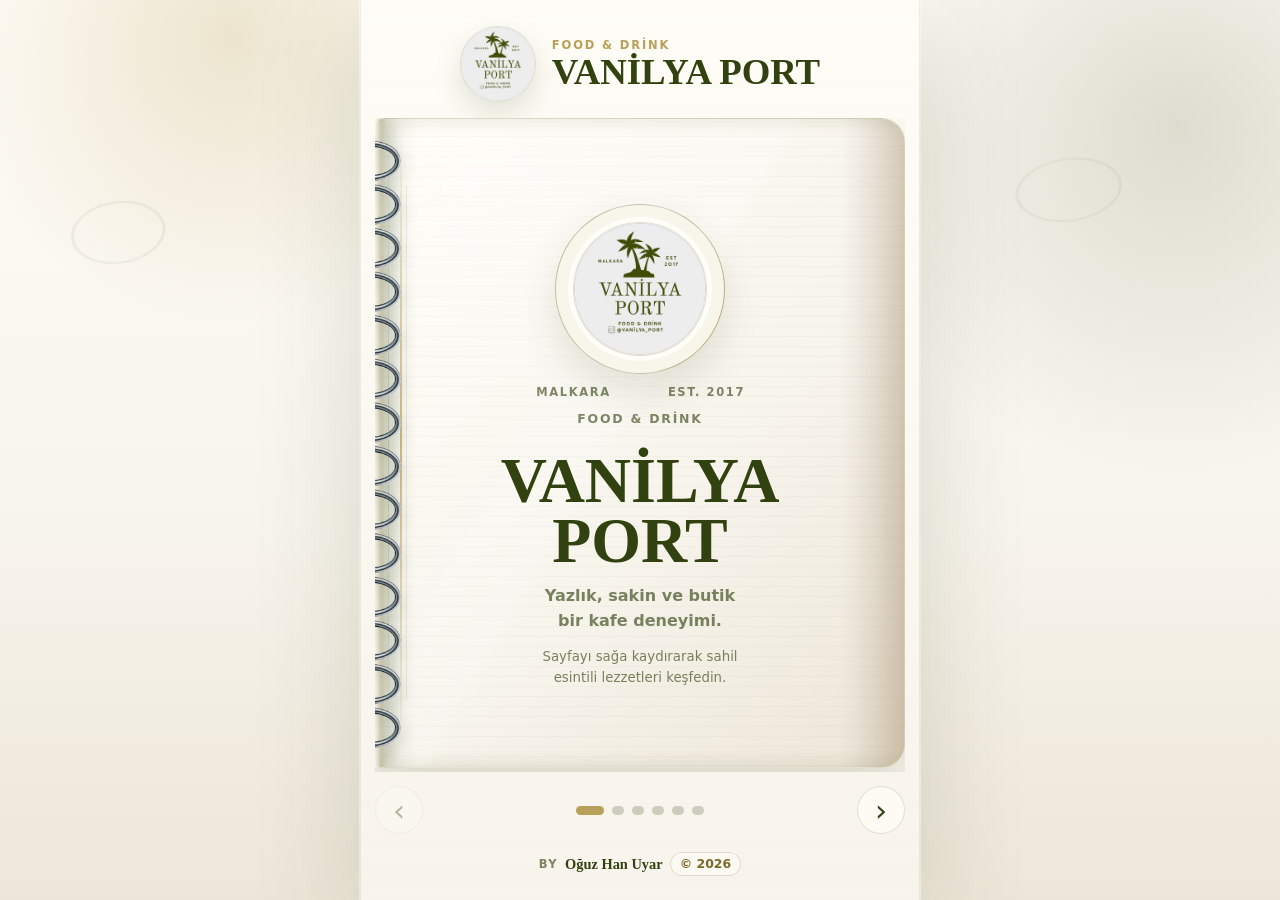
==== commit cd89d959: "Lock mobile viewport and soften menu icons" ====
--- a/index.html
+++ b/index.html
@@ -1,5 +1,5 @@
 <!doctype html>
-<html lang="tr">
+<html lang="tr" class="qr-menu-root">
   <head>
     <meta charset="utf-8" />
     <meta name="viewport" content="width=device-width, initial-scale=1" />
@@ -9,7 +9,7 @@
       content="Vanilya Port için sayfa çevirme efektli mobil QR menü."
     />
     <link rel="preconnect" href="https://images.unsplash.com" />
-    <link rel="stylesheet" href="./styles.css?v=20260701-mobile-lock-polish" />
+    <link rel="stylesheet" href="./styles.css?v=20260701-fixed-mobile-soft-icons" />
   </head>
   <body class="menu-page">
     <main class="flip-menu-app vanilya-menu-app" id="menu">
--- a/styles.css
+++ b/styles.css
@@ -23,6 +23,12 @@
   scroll-behavior: smooth;
 }
 
+.qr-menu-root {
+  height: 100%;
+  overflow: hidden;
+  color-scheme: light;
+}
+
 body {
   margin: 0;
   min-height: 100vh;
@@ -32,6 +38,12 @@
     radial-gradient(circle at 80% 10%, rgba(74, 183, 165, 0.22), transparent 28rem),
     linear-gradient(140deg, #11100e 0%, #201713 47%, #0f1514 100%);
   color: var(--ink);
+}
+
+.qr-menu-root body.menu-page {
+  height: 100%;
+  min-height: 100%;
+  overflow: hidden;
 }
 
 button,
@@ -1745,11 +1757,11 @@
 .beach-vector {
   position: absolute;
   display: block;
-  opacity: 0.075;
+  opacity: 0.045;
   filter:
-    invert(47%) sepia(22%) saturate(620%) hue-rotate(18deg) brightness(94%) contrast(84%)
-    drop-shadow(0 14px 22px rgba(49, 65, 15, 0.035));
-  mix-blend-mode: multiply;
+    invert(83%) sepia(18%) saturate(446%) hue-rotate(7deg) brightness(98%) contrast(86%)
+    drop-shadow(0 12px 18px rgba(184, 160, 90, 0.025));
+  mix-blend-mode: normal;
 }
 
 .beach-vector-palm {
@@ -1757,7 +1769,7 @@
   top: 132px;
   width: 122px;
   transform: rotate(-7deg);
-  opacity: 0.07;
+  opacity: 0.04;
 }
 
 .beach-vector-umbrella {
@@ -1765,7 +1777,7 @@
   top: 138px;
   width: 118px;
   transform: rotate(7deg);
-  opacity: 0.07;
+  opacity: 0.04;
 }
 
 .beach-vector-lounger {
@@ -1773,7 +1785,7 @@
   bottom: 126px;
   width: 134px;
   transform: rotate(-4deg);
-  opacity: 0.07;
+  opacity: 0.04;
 }
 
 .beach-vector-waves {
@@ -2001,9 +2013,9 @@
   position: absolute;
   pointer-events: none;
   z-index: 0;
-  opacity: 0.055;
-  filter: invert(47%) sepia(22%) saturate(620%) hue-rotate(18deg) brightness(94%) contrast(84%);
-  mix-blend-mode: multiply;
+  opacity: 0.03;
+  filter: invert(83%) sepia(18%) saturate(446%) hue-rotate(7deg) brightness(98%) contrast(86%);
+  mix-blend-mode: normal;
 }
 
 .page-vector-palm {
@@ -2011,14 +2023,14 @@
   top: 28px;
   width: 74px;
   transform: rotate(-10deg);
-  opacity: 0.07;
+  opacity: 0.032;
 }
 
 .page-vector-palm.cover-vector {
   left: 30px;
   top: 28px;
   width: 58px;
-  opacity: 0.05;
+  opacity: 0.028;
 }
 
 .page-vector-umbrella {
@@ -2026,14 +2038,14 @@
   top: 26px;
   width: 82px;
   transform: rotate(9deg);
-  opacity: 0.065;
+  opacity: 0.032;
 }
 
 .page-vector-umbrella.cover-vector {
   right: 28px;
   top: 30px;
   width: 58px;
-  opacity: 0.05;
+  opacity: 0.028;
 }
 
 .page-vector-lounger {
@@ -2041,21 +2053,21 @@
   bottom: 12px;
   width: 96px;
   transform: rotate(-4deg);
-  opacity: 0.04;
+  opacity: 0.026;
 }
 
 .page-vector-lounger.cover-vector {
   right: 28px;
   bottom: 30px;
   width: 72px;
-  opacity: 0.05;
+  opacity: 0.028;
 }
 
 .page-vector-waves {
   left: 34px;
   bottom: 28px;
   width: 62px;
-  opacity: 0.045;
+  opacity: 0.026;
 }
 
 .paper-title {
@@ -2772,9 +2784,26 @@
 }
 
 @media (max-width: 520px) {
+  .qr-menu-root,
+  .qr-menu-root body.menu-page {
+    width: 100%;
+    height: 100dvh;
+    min-height: 100dvh;
+    max-height: 100dvh;
+    overflow: hidden;
+    overscroll-behavior: none;
+  }
+
+  .qr-menu-root body.menu-page {
+    position: fixed;
+    inset: 0;
+  }
+
   .vanilya-menu-app {
-    height: 100svh;
-    min-height: 100svh;
+    width: 100%;
+    height: 100dvh;
+    min-height: 100dvh;
+    max-height: 100dvh;
     grid-template-rows: 70px minmax(0, 1fr) 46px 24px;
     gap: 7px;
     overflow: hidden;
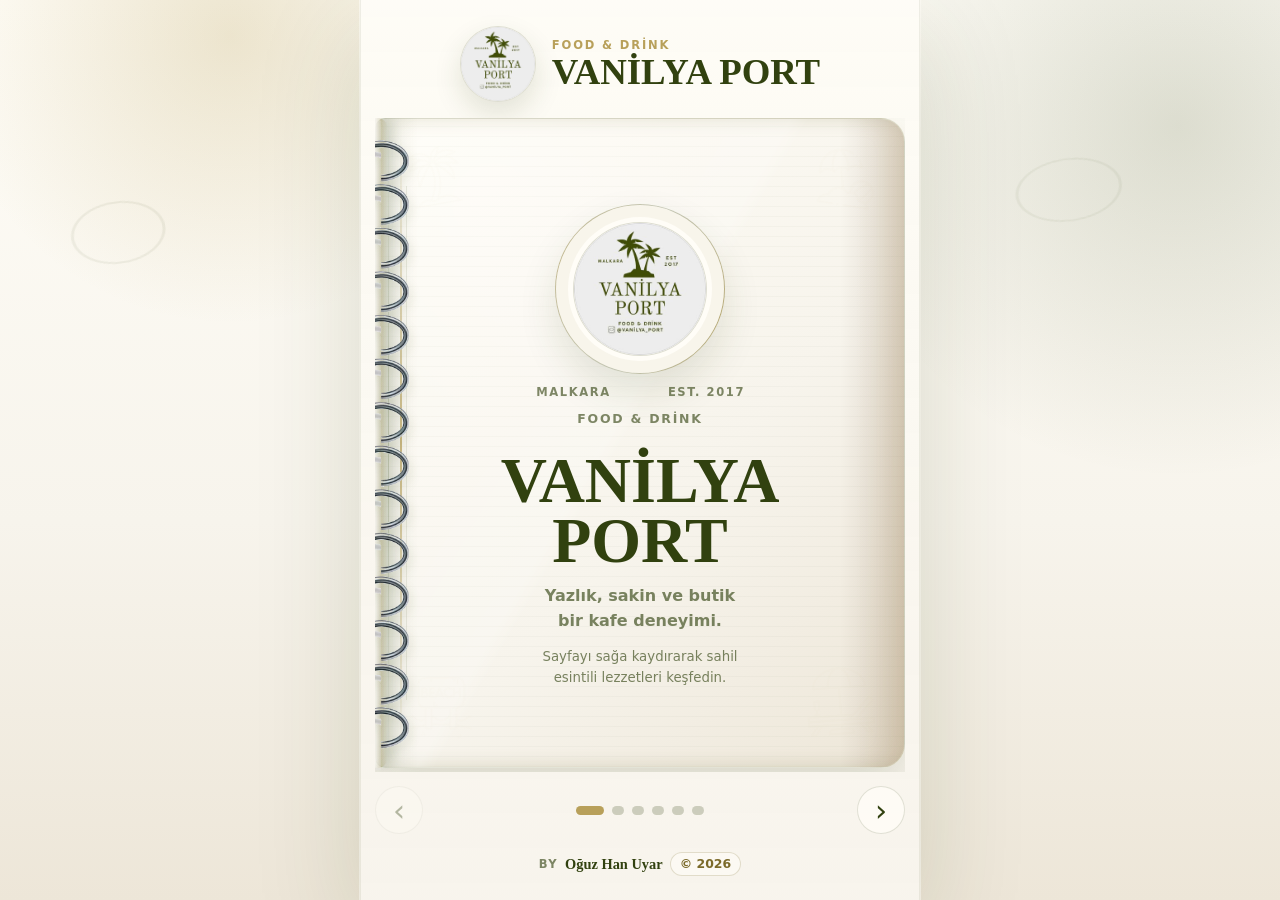
==== commit 481c96ed: "Stabilize mobile viewport and spiral fit" ====
--- a/index.html
+++ b/index.html
@@ -9,7 +9,7 @@
       content="Vanilya Port için sayfa çevirme efektli mobil QR menü."
     />
     <link rel="preconnect" href="https://images.unsplash.com" />
-    <link rel="stylesheet" href="./styles.css?v=20260701-fixed-mobile-soft-icons" />
+    <link rel="stylesheet" href="./styles.css?v=20260701-viewport-spiral-fit" />
   </head>
   <body class="menu-page">
     <main class="flip-menu-app vanilya-menu-app" id="menu">
@@ -62,6 +62,6 @@
     </div>
 
     <script src="./menu-data.js?v=20260701-categories"></script>
-    <script src="./app.js?v=20260701-safe-render"></script>
+    <script src="./app.js?v=20260701-viewport-lock"></script>
   </body>
 </html>
--- a/styles.css
+++ b/styles.css
@@ -1,5 +1,6 @@
 :root {
   color-scheme: dark;
+  --menu-locked-height: 100vh;
   --ink: #f8f4e9;
   --muted: rgba(248, 244, 233, 0.68);
   --line: rgba(255, 255, 255, 0.13);
@@ -1911,14 +1912,14 @@
 
 .spiral-binding {
   position: absolute;
-  left: -86px;
+  left: -72px;
   top: -2px;
   bottom: -2px;
-  width: 118px;
+  width: 112px;
   z-index: 6;
   pointer-events: none;
   overflow: hidden;
-  filter: drop-shadow(4px 6px 6px rgba(49, 65, 15, 0.1));
+  filter: drop-shadow(3px 5px 5px rgba(49, 65, 15, 0.09));
 }
 
 .spiral-binding img {
@@ -2787,9 +2788,9 @@
   .qr-menu-root,
   .qr-menu-root body.menu-page {
     width: 100%;
-    height: 100dvh;
-    min-height: 100dvh;
-    max-height: 100dvh;
+    height: var(--menu-locked-height);
+    min-height: var(--menu-locked-height);
+    max-height: var(--menu-locked-height);
     overflow: hidden;
     overscroll-behavior: none;
   }
@@ -2801,13 +2802,21 @@
 
   .vanilya-menu-app {
     width: 100%;
-    height: 100dvh;
-    min-height: 100dvh;
-    max-height: 100dvh;
+    height: var(--menu-locked-height);
+    min-height: var(--menu-locked-height);
+    max-height: var(--menu-locked-height);
     grid-template-rows: 70px minmax(0, 1fr) 46px 24px;
     gap: 7px;
     overflow: hidden;
     padding: 8px 10px 9px;
+  }
+
+  .spiral-binding {
+    left: -50px;
+    width: 108px;
+    top: -1px;
+    bottom: -1px;
+    filter: drop-shadow(2px 4px 4px rgba(49, 65, 15, 0.085));
   }
 
   .brand-logo {
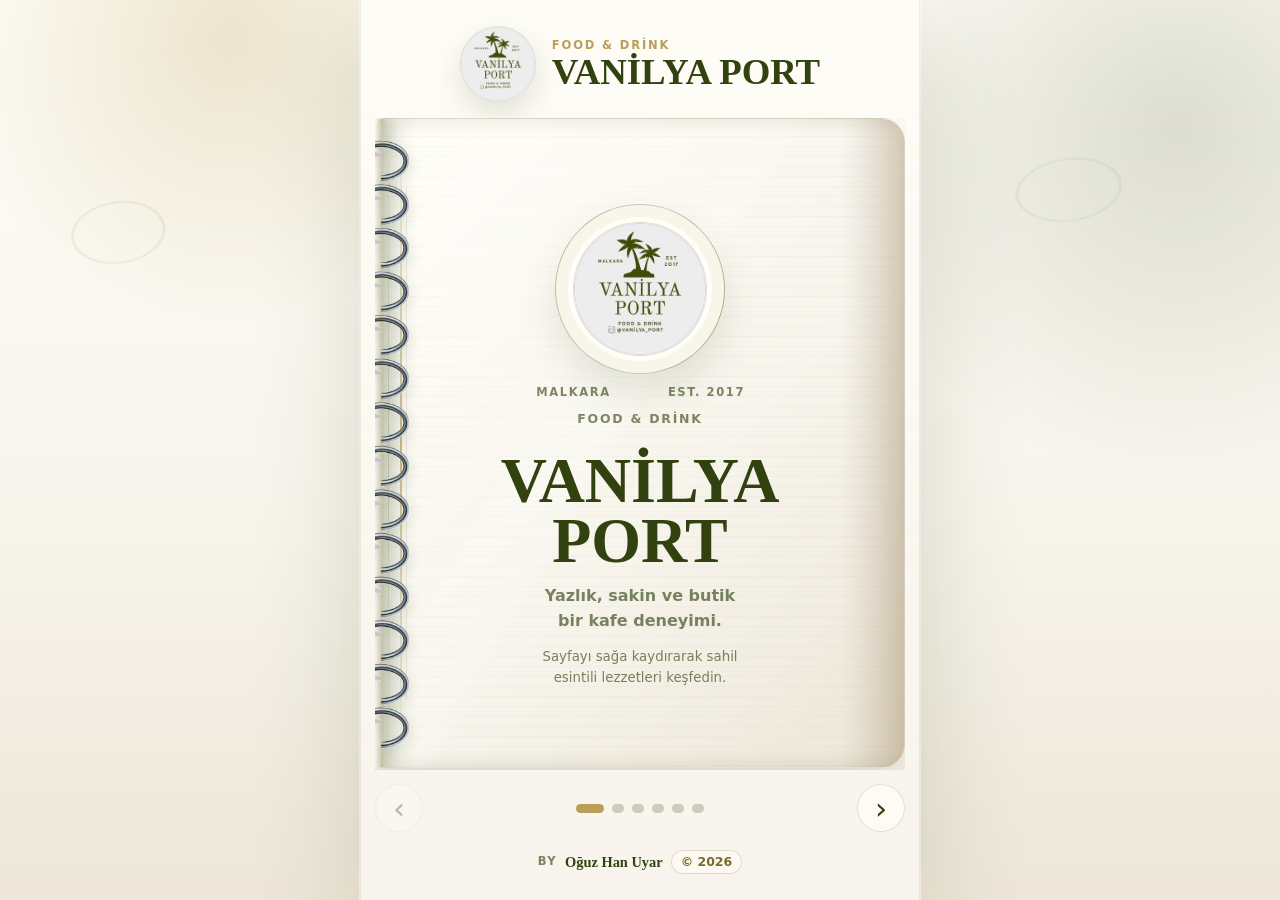
==== commit 33b1eb29: "Align creator footer" ====
--- a/index.html
+++ b/index.html
@@ -9,7 +9,7 @@
       content="Vanilya Port için sayfa çevirme efektli mobil QR menü."
     />
     <link rel="preconnect" href="https://images.unsplash.com" />
-    <link rel="stylesheet" href="./styles.css?v=20260701-viewport-spiral-fit" />
+    <link rel="stylesheet" href="./styles.css?v=20260701-footer-align" />
   </head>
   <body class="menu-page">
     <main class="flip-menu-app vanilya-menu-app" id="menu">
--- a/styles.css
+++ b/styles.css
@@ -1860,42 +1860,54 @@
 }
 
 .creator-footer {
-  display: flex;
-  flex-wrap: wrap;
+  display: grid;
+  grid-template-columns: auto auto auto;
   align-items: center;
   justify-content: center;
-  gap: 7px;
-  padding: 4px 8px 0;
+  justify-items: center;
+  gap: 8px;
+  min-height: 30px;
+  padding: 2px 8px 0;
   color: rgba(49, 65, 15, 0.62);
   font-size: 0.72rem;
-  line-height: 1.3;
+  line-height: 1;
   text-align: center;
+  white-space: nowrap;
 }
 
 .creator-footer span {
+  display: inline-flex;
+  align-items: center;
+  height: 24px;
   font-weight: 800;
   letter-spacing: 0.12em;
   text-transform: uppercase;
 }
 
 .creator-footer strong {
+  display: inline-flex;
+  align-items: center;
+  height: 24px;
   color: var(--vp-olive);
   font-family: Georgia, "Times New Roman", serif;
   font-size: 0.9rem;
+  line-height: 1;
 }
 
 .creator-footer small {
-  min-height: 24px;
+  height: 24px;
+  min-width: 64px;
   display: inline-flex;
   align-items: center;
   justify-content: center;
   border: 1px solid rgba(123, 106, 42, 0.2);
   border-radius: 999px;
-  padding: 2px 9px;
+  padding: 0 9px;
   background: rgba(255, 253, 247, 0.54);
   color: #7b6a2a;
   font-size: 0.78rem;
   font-weight: 900;
+  line-height: 1;
 }
 
 .flip-header .icon-button {
@@ -2812,8 +2824,8 @@
   }
 
   .spiral-binding {
-    left: -50px;
-    width: 108px;
+    left: clamp(-66px, -15.5vw, -54px);
+    width: clamp(98px, 26vw, 112px);
     top: -1px;
     bottom: -1px;
     filter: drop-shadow(2px 4px 4px rgba(49, 65, 15, 0.085));
@@ -2846,10 +2858,26 @@
   }
 
   .creator-footer {
-    gap: 4px;
+    gap: 6px;
     font-size: 0.62rem;
-    min-height: 0;
+    min-height: 24px;
     padding-top: 0;
+  }
+
+  .creator-footer span,
+  .creator-footer strong,
+  .creator-footer small {
+    height: 22px;
+  }
+
+  .creator-footer strong {
+    font-size: 0.86rem;
+  }
+
+  .creator-footer small {
+    min-width: 60px;
+    padding-inline: 8px;
+    font-size: 0.76rem;
   }
 
   .cover-page,
@@ -2861,7 +2889,7 @@
   }
 
   .paper-page {
-    padding: 18px 13px 15px 38px;
+    padding: 18px 13px 15px clamp(52px, 15vw, 64px);
   }
 
   .paper-page.is-centered-page {
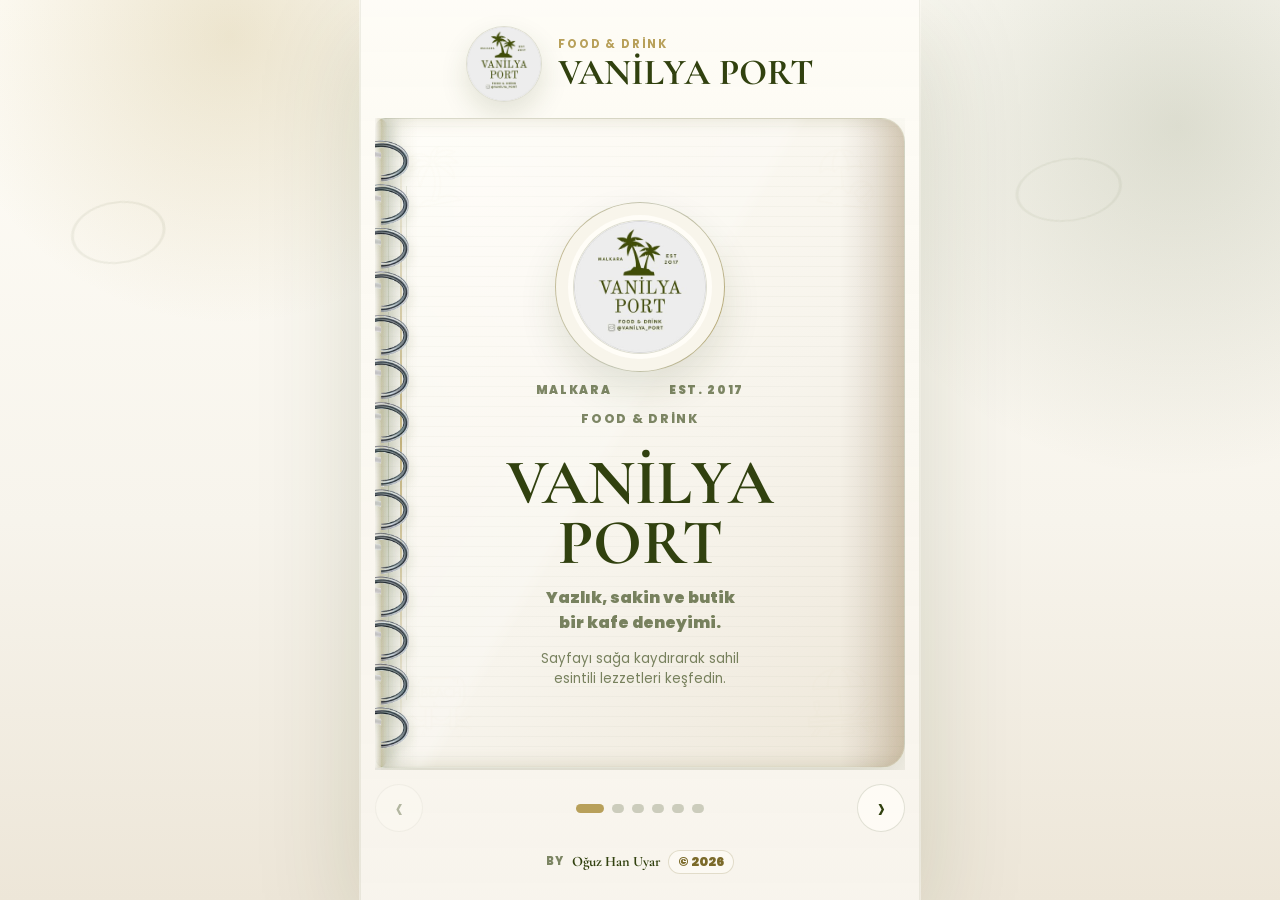
==== commit 6fc99c15: "Apply Cormorant and Poppins typography" ====
--- a/index.html
+++ b/index.html
@@ -8,8 +8,14 @@
       name="description"
       content="Vanilya Port için sayfa çevirme efektli mobil QR menü."
     />
+    <link rel="preconnect" href="https://fonts.googleapis.com" />
+    <link rel="preconnect" href="https://fonts.gstatic.com" crossorigin />
+    <link
+      href="https://fonts.googleapis.com/css2?family=Cormorant+Garamond:wght@600;700&family=Poppins:wght@400;500;600;700;800;900&display=swap"
+      rel="stylesheet"
+    />
     <link rel="preconnect" href="https://images.unsplash.com" />
-    <link rel="stylesheet" href="./styles.css?v=20260701-footer-align" />
+    <link rel="stylesheet" href="./styles.css?v=20260702-cormorant-poppins" />
   </head>
   <body class="menu-page">
     <main class="flip-menu-app vanilya-menu-app" id="menu">
@@ -53,6 +59,7 @@
           <span id="sheetTag"></span>
           <h2 id="sheetTitle"></h2>
           <p id="sheetDescription"></p>
+          <div class="sheet-options" id="sheetOptions" hidden></div>
           <div class="sheet-footer">
             <strong id="sheetPrice"></strong>
             <span id="sheetCalories"></span>
@@ -61,7 +68,7 @@
       </article>
     </div>
 
-    <script src="./menu-data.js?v=20260701-categories"></script>
-    <script src="./app.js?v=20260701-viewport-lock"></script>
+    <script src="./menu-data.js?v=20260702-options-categories"></script>
+    <script src="./app.js?v=20260702-options-categories"></script>
   </body>
 </html>
--- a/styles.css
+++ b/styles.css
@@ -13,7 +13,7 @@
   --berry: #b6577d;
   --shadow: 0 24px 80px rgba(0, 0, 0, 0.42);
   font-family:
-    Inter, ui-sans-serif, system-ui, -apple-system, BlinkMacSystemFont, "Segoe UI", sans-serif;
+    Poppins, ui-sans-serif, system-ui, -apple-system, BlinkMacSystemFont, "Segoe UI", sans-serif;
 }
 
 * {
@@ -704,7 +704,7 @@
 .sheet-content h2 {
   margin: 8px 0 10px;
   color: var(--vp-olive);
-  font-family: Georgia, "Times New Roman", serif;
+  font-family: "Cormorant Garamond", Georgia, "Times New Roman", serif;
   font-size: clamp(1.8rem, 8vw, 2.55rem);
   line-height: 0.98;
 }
@@ -713,6 +713,29 @@
   margin: 0;
   color: rgba(49, 65, 15, 0.68);
   line-height: 1.6;
+}
+
+.sheet-options {
+  display: flex;
+  flex-wrap: wrap;
+  gap: 7px;
+  margin-top: 13px;
+}
+
+.sheet-options[hidden] {
+  display: none !important;
+}
+
+.sheet-options span {
+  border: 1px solid rgba(49, 65, 15, 0.12);
+  border-radius: 999px;
+  padding: 7px 10px;
+  background: rgba(184, 160, 90, 0.14);
+  color: var(--vp-olive);
+  font-size: 0.76rem;
+  font-weight: 900;
+  letter-spacing: 0;
+  text-transform: none;
 }
 
 .sheet-footer {
@@ -727,7 +750,7 @@
 
 .sheet-footer strong {
   color: var(--vp-olive);
-  font-family: Georgia, "Times New Roman", serif;
+  font-family: "Cormorant Garamond", Georgia, "Times New Roman", serif;
   font-size: 1.42rem;
 }
 
@@ -1105,6 +1128,13 @@
   }
 
   .admin-form-actions {
+    grid-template-columns: 1fr;
+  }
+
+  .admin-option-add,
+  .admin-option-row,
+  .admin-category-form,
+  .admin-category-manager-row {
     grid-template-columns: 1fr;
   }
 }
@@ -1291,7 +1321,7 @@
 
 .paper-title h2 {
   margin: 0;
-  font-family: Georgia, "Times New Roman", serif;
+  font-family: "Cormorant Garamond", Georgia, "Times New Roman", serif;
   font-size: clamp(2rem, 11vw, 3.8rem);
   line-height: 0.9;
   letter-spacing: 0;
@@ -1730,7 +1760,7 @@
 .beach-word {
   position: absolute;
   color: rgba(49, 65, 15, 0.06);
-  font-family: Georgia, "Times New Roman", serif;
+  font-family: "Cormorant Garamond", Georgia, "Times New Roman", serif;
   font-size: clamp(2rem, 10vw, 5.8rem);
   font-style: italic;
   white-space: nowrap;
@@ -1840,7 +1870,7 @@
 .brand-copy h1 {
   margin: 3px 0 1px;
   color: var(--vp-olive);
-  font-family: Georgia, "Times New Roman", serif;
+  font-family: "Cormorant Garamond", Georgia, "Times New Roman", serif;
   font-size: clamp(1.55rem, 6vw, 2.3rem);
   line-height: 0.94;
 }
@@ -1889,7 +1919,7 @@
   align-items: center;
   height: 24px;
   color: var(--vp-olive);
-  font-family: Georgia, "Times New Roman", serif;
+  font-family: "Cormorant Garamond", Georgia, "Times New Roman", serif;
   font-size: 0.9rem;
   line-height: 1;
 }
@@ -2163,7 +2193,7 @@
   max-width: none;
   overflow: hidden;
   color: var(--vp-olive);
-  font-family: Georgia, "Times New Roman", serif;
+  font-family: "Cormorant Garamond", Georgia, "Times New Roman", serif;
   font-size: 1.05rem;
   line-height: 1.12;
   letter-spacing: 0;
@@ -2202,7 +2232,7 @@
   overflow: hidden;
   margin-top: 0;
   color: #7b6a2a;
-  font-family: Georgia, "Times New Roman", serif;
+  font-family: "Cormorant Garamond", Georgia, "Times New Roman", serif;
   font-size: 0.96rem;
   line-height: 1.1;
   text-overflow: ellipsis;
@@ -2300,7 +2330,7 @@
   width: 100%;
   max-width: 310px;
   margin: 0;
-  font-family: Georgia, "Times New Roman", serif;
+  font-family: "Cormorant Garamond", Georgia, "Times New Roman", serif;
   font-size: clamp(2.35rem, 11.2vw, 4rem);
   line-height: 0.94;
   text-align: center;
@@ -2465,7 +2495,7 @@
 .admin-login-card h1 {
   margin: 0 0 4px;
   color: var(--vp-olive);
-  font-family: Georgia, "Times New Roman", serif;
+  font-family: "Cormorant Garamond", Georgia, "Times New Roman", serif;
   font-size: clamp(2rem, 8vw, 3rem);
   text-align: center;
 }
@@ -2503,7 +2533,7 @@
 
 .admin-header h1 {
   color: var(--vp-olive);
-  font-family: Georgia, "Times New Roman", serif;
+  font-family: "Cormorant Garamond", Georgia, "Times New Roman", serif;
   font-size: clamp(2.35rem, 5.4vw, 4rem);
 }
 
@@ -2583,6 +2613,84 @@
   grid-template-columns: minmax(0, 1fr) auto;
   align-items: center;
   gap: 10px;
+}
+
+.admin-option-editor,
+.admin-category-manager {
+  display: grid;
+  gap: 12px;
+  border: 1px solid rgba(49, 65, 15, 0.12);
+  border-radius: 18px;
+  padding: 14px;
+  background: rgba(255, 253, 247, 0.42);
+}
+
+.admin-option-head span,
+.admin-category-manager .admin-preview-header {
+  display: grid;
+  gap: 4px;
+}
+
+.admin-option-head strong {
+  color: var(--vp-olive);
+  font-size: 0.9rem;
+  font-weight: 950;
+}
+
+.admin-option-head small,
+.admin-option-empty {
+  color: rgba(49, 65, 15, 0.58);
+  font-size: 0.76rem;
+  font-weight: 800;
+}
+
+.admin-option-add,
+.admin-category-form,
+.admin-category-manager-row,
+.admin-option-row {
+  display: grid;
+  grid-template-columns: minmax(0, 1fr) auto;
+  gap: 8px;
+  align-items: center;
+}
+
+.admin-category-form,
+.admin-category-manager-row {
+  grid-template-columns: minmax(0, 1.2fr) 76px auto;
+}
+
+.admin-category-manager-row {
+  grid-template-columns: minmax(0, 1.2fr) 76px auto auto;
+}
+
+.admin-option-list,
+.admin-category-manager-list {
+  display: grid;
+  gap: 8px;
+}
+
+.admin-option-row input,
+.admin-category-form input,
+.admin-category-manager-row input {
+  min-width: 0;
+}
+
+.admin-option-row button,
+.admin-option-add button,
+.admin-category-manager-row button {
+  border: 1px solid rgba(49, 65, 15, 0.14);
+  border-radius: 999px;
+  padding: 9px 11px;
+  background: rgba(255, 253, 247, 0.68);
+  color: var(--vp-olive);
+  cursor: pointer;
+  font-size: 0.76rem;
+  font-weight: 900;
+}
+
+.admin-category-manager-row button[data-category-action="delete"],
+.admin-option-row button {
+  color: #9b382f;
 }
 
 .admin-cancel-edit {
@@ -2685,9 +2793,22 @@
   max-width: 82px;
   overflow: hidden;
   color: #7b6a2a;
-  font-family: Georgia, "Times New Roman", serif;
+  font-family: "Cormorant Garamond", Georgia, "Times New Roman", serif;
   text-overflow: ellipsis;
   white-space: nowrap;
+}
+
+.brand-copy h1,
+.paper-title h2,
+.cover-logo-text h1,
+.sheet-content h2,
+.sheet-footer strong,
+.item-head strong,
+.item-head b,
+.admin-login-card h1,
+.admin-header h1,
+.admin-product-row b {
+  font-weight: 700;
 }
 
 .admin-product-row em {
